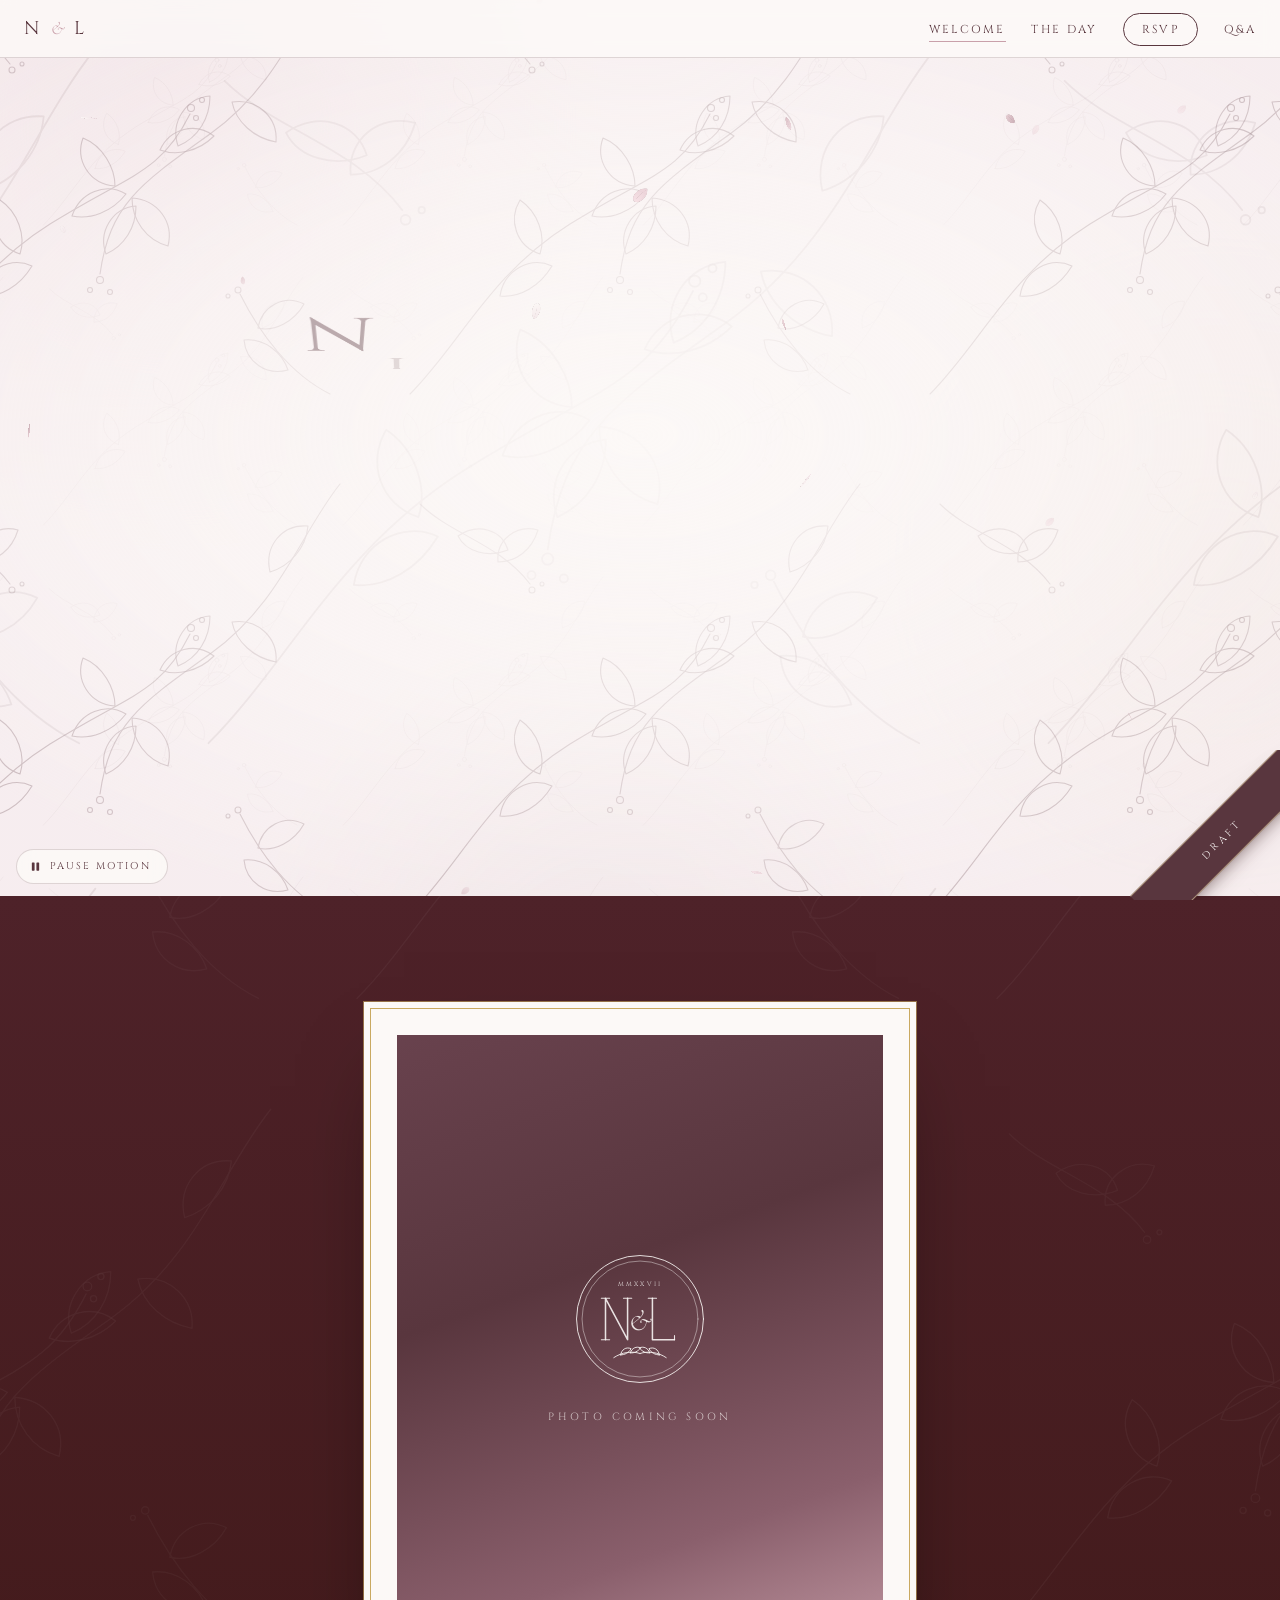
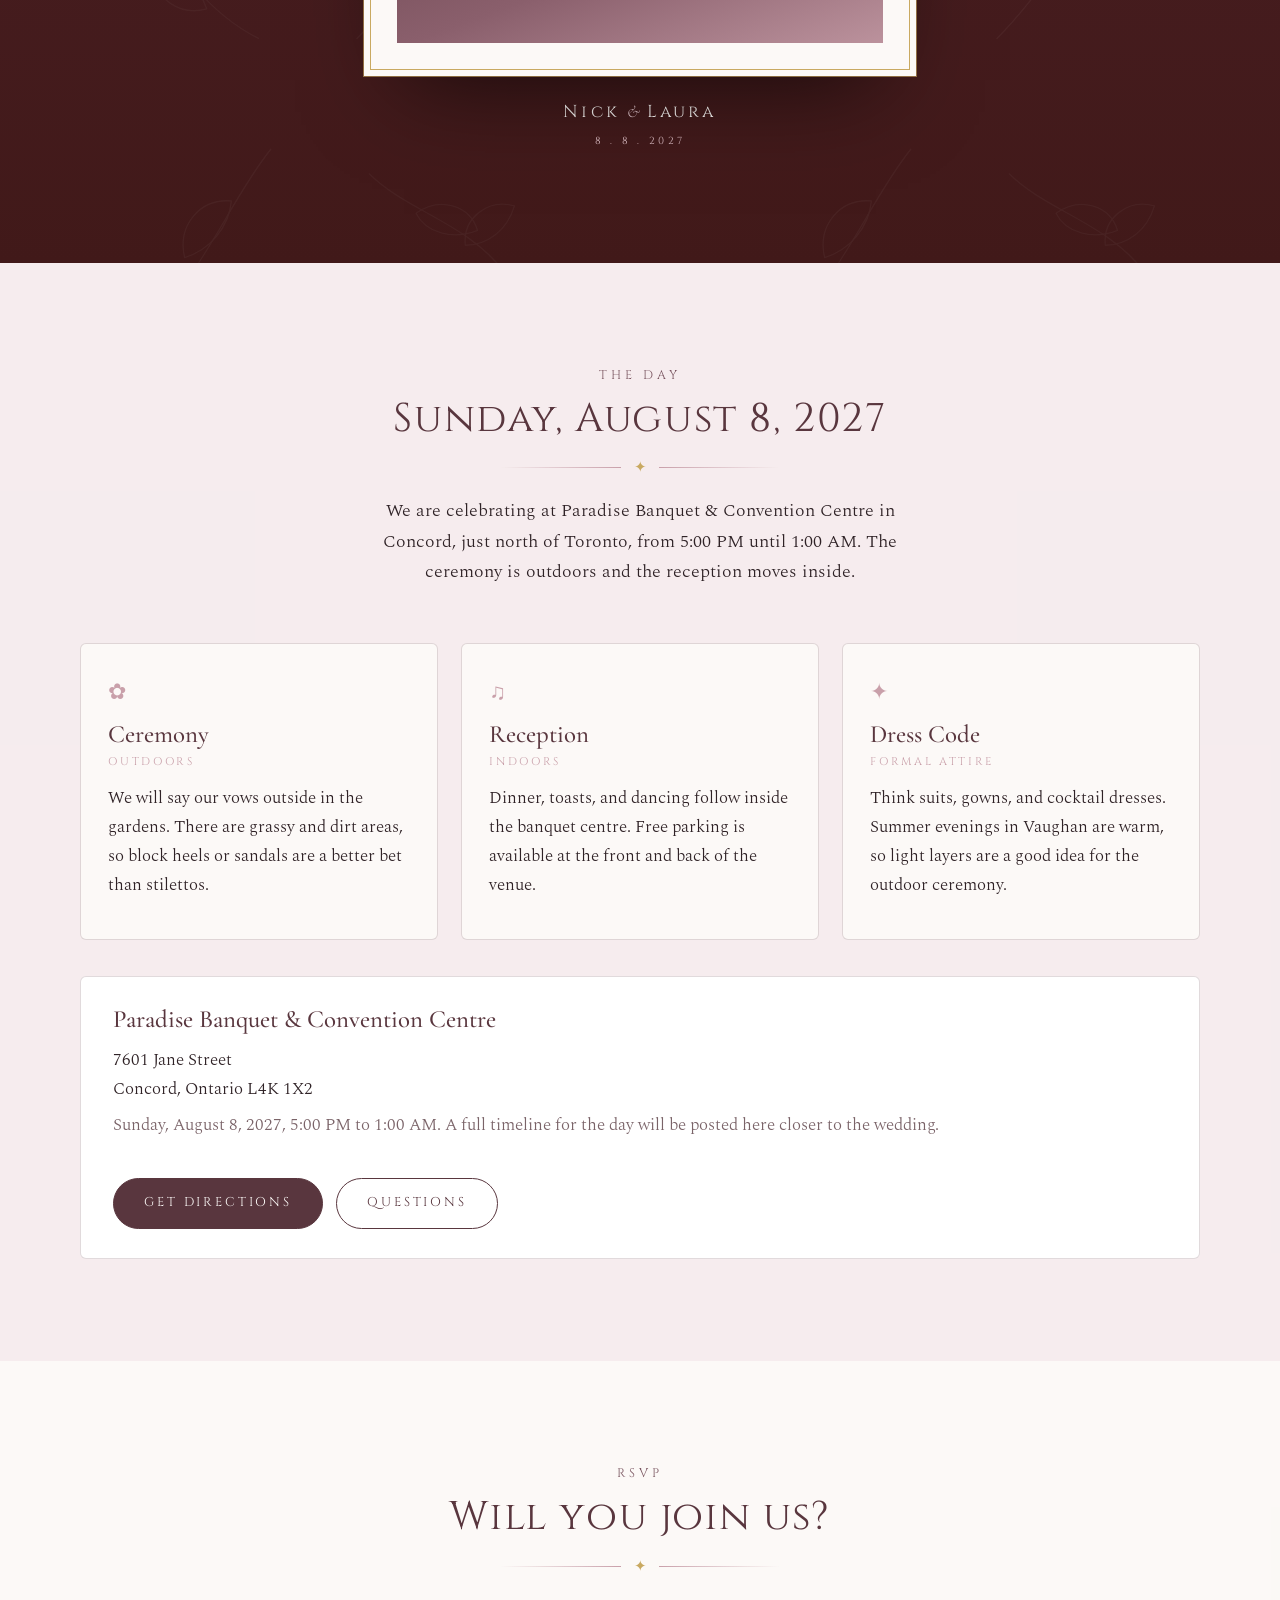
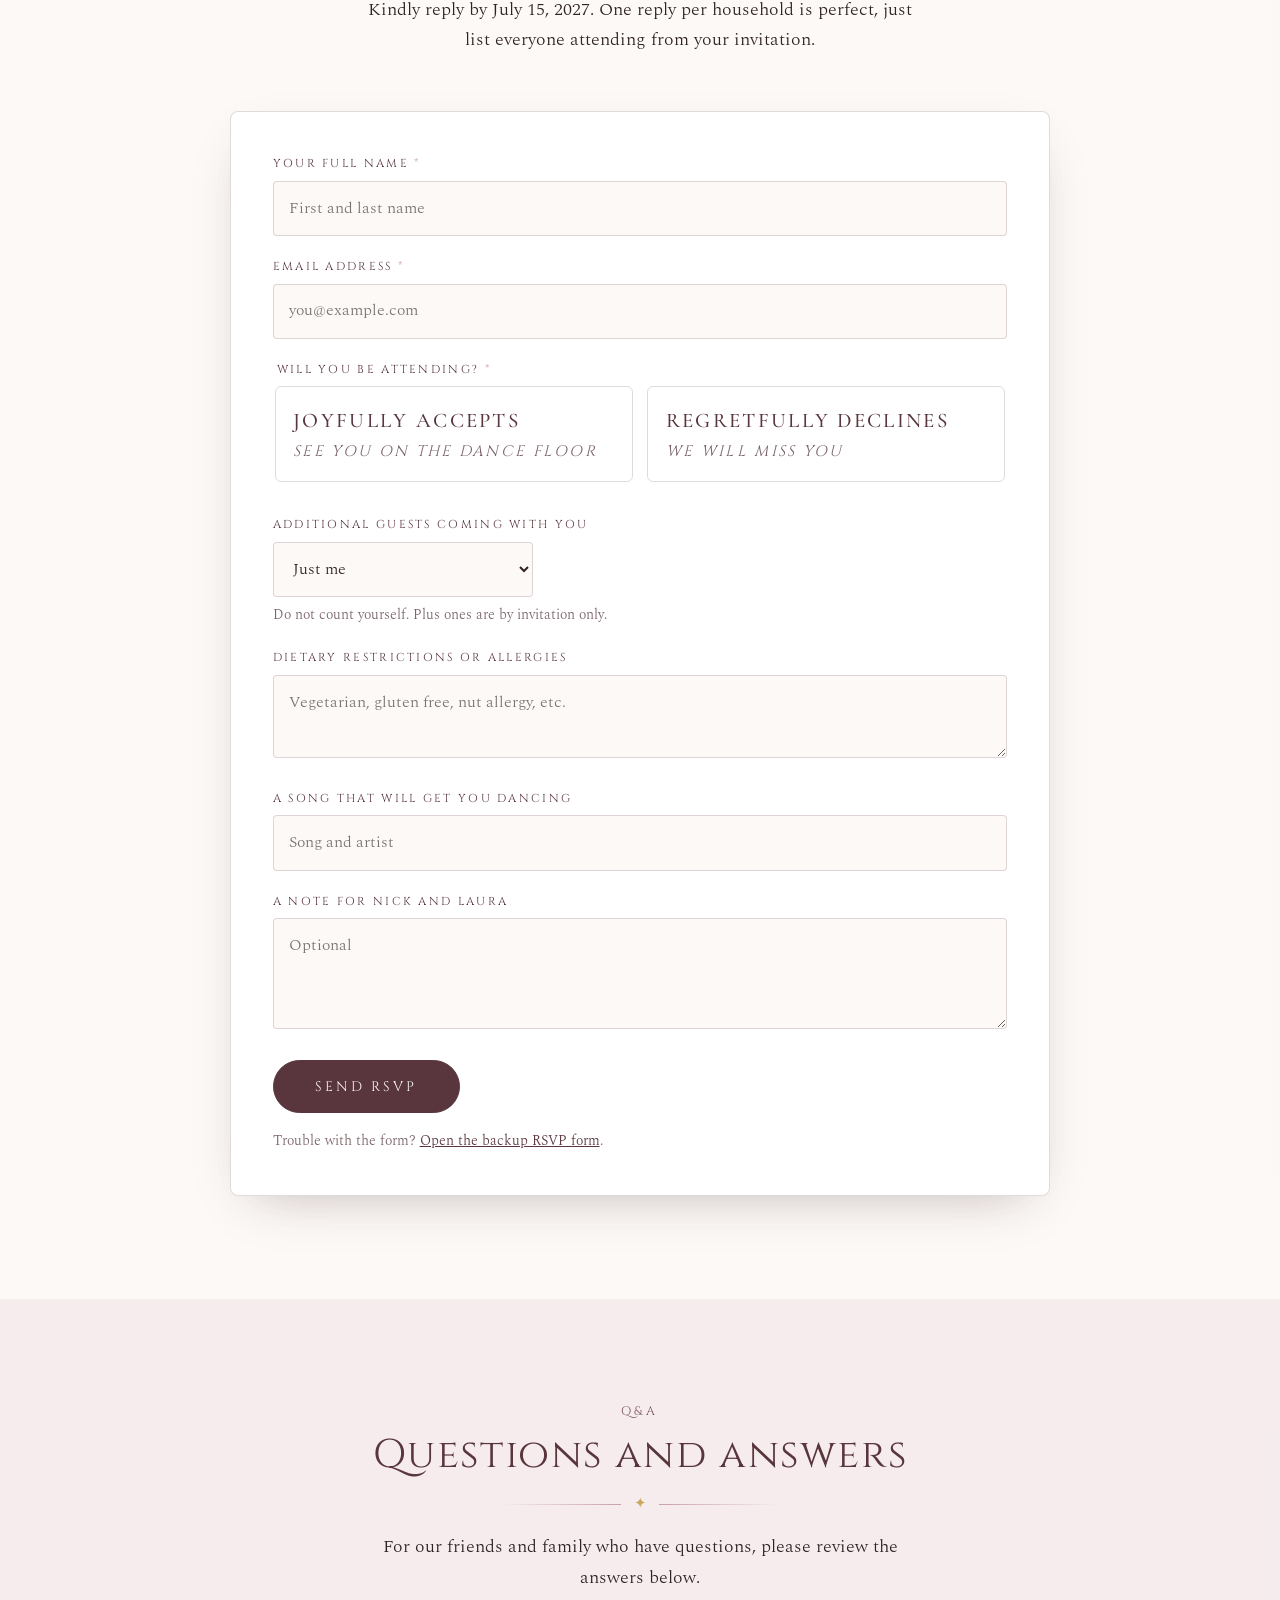
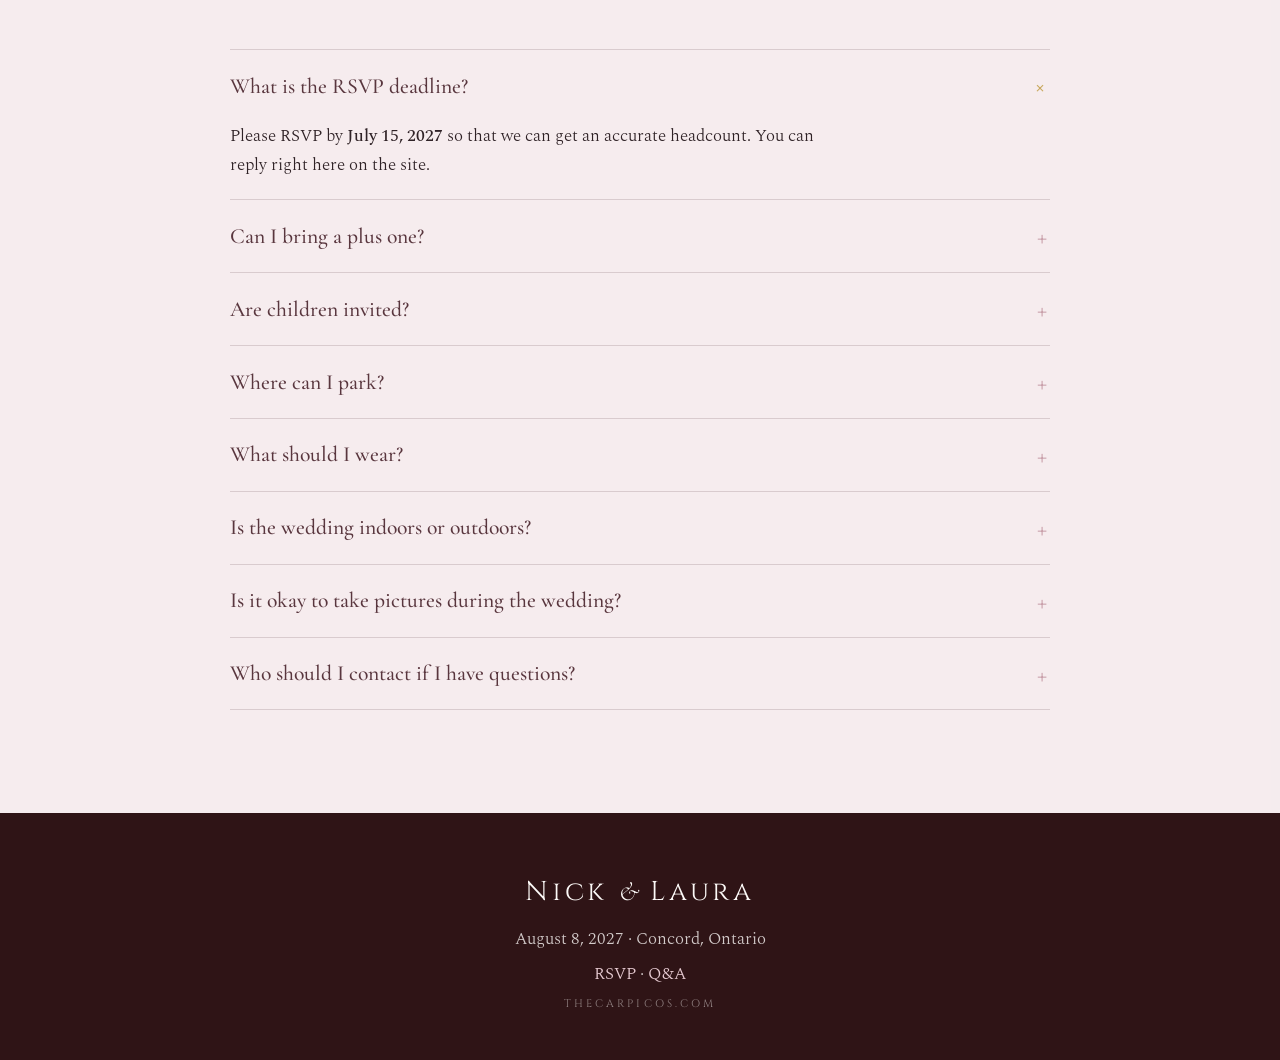
==== draft/index.html @ da5bfbbb "Add animated draft at /draft/" ====
<!doctype html>
<html lang="en">
<head>
<meta charset="utf-8">
<meta name="viewport" content="width=device-width, initial-scale=1">
<title>Nick &amp; Laura | August 8, 2027 | The Carpicos (Draft)</title>
<meta name="description" content="Nick and Laura are getting married on Sunday, August 8, 2027 at Paradise Banquet &amp; Convention Centre in Concord, Ontario. Find the details, Q&amp;A, and RSVP.">
<meta name="robots" content="noindex, nofollow">
<link rel="canonical" href="https://thecarpicos.com/">
<link rel="icon" href="favicon.svg" type="image/svg+xml">
<meta property="og:type" content="website">
<meta property="og:title" content="Nick &amp; Laura | August 8, 2027">
<meta property="og:description" content="We're getting married! Details, Q&amp;A, and RSVP for our wedding in Concord, Ontario.">
<meta property="og:url" content="https://thecarpicos.com/">
<meta property="og:image" content="https://thecarpicos.com/og.jpg">
<meta name="twitter:card" content="summary_large_image">
<meta name="theme-color" content="#59363E">
<link rel="preconnect" href="https://fonts.googleapis.com">
<link rel="preconnect" href="https://fonts.gstatic.com" crossorigin>
<link rel="preconnect" href="https://cdnjs.cloudflare.com" crossorigin>
<link href="https://fonts.googleapis.com/css2?family=Cinzel:wght@400;500;600&family=Cormorant+Garamond:ital,wght@0,400;0,500;0,600;1,400;1,500&family=Spectral:ital,wght@0,300;0,400;0,500;1,300;1,400&display=swap" rel="stylesheet">
<link rel="stylesheet" href="styles.css">
<script type="application/ld+json">
{"@context":"https://schema.org","@type":"Event","name":"Nick & Laura's Wedding","startDate":"2027-08-08T17:00:00-04:00","eventStatus":"https://schema.org/EventScheduled","eventAttendanceMode":"https://schema.org/OfflineEventAttendanceMode","location":{"@type":"Place","name":"Paradise Banquet & Convention Centre","address":{"@type":"PostalAddress","streetAddress":"7601 Jane Street","addressLocality":"Concord","addressRegion":"ON","postalCode":"L4K 1X2","addressCountry":"CA"}},"url":"https://thecarpicos.com/"}
</script>
</head>
<body>

<!-- Page-load curtain: plum front panel with a line-drawn monogram, rose back panel. Skippable by click or key. -->
<div class="curtain" id="curtain" aria-hidden="true">
  <div class="curtain__panel curtain__panel--back"></div>
  <div class="curtain__panel curtain__panel--front">
    <svg class="mono curtain__mono" viewBox="0 0 200 200" fill="none" stroke="currentColor" stroke-width="1.4" stroke-linecap="round" stroke-linejoin="round" focusable="false">
      <circle class="mono__ring" cx="100" cy="100" r="92" pathLength="1"/>
      <circle class="mono__ring mono__ring--in" cx="100" cy="100" r="84" stroke-width=".7" pathLength="1"/>
      <path class="mono__letter" d="M50 130 V70 L82 130 V70" stroke-width="2.2" pathLength="1"/>
      <path class="mono__letter" d="M118 70 V130 H150" stroke-width="2.2" pathLength="1"/>
      <path class="mono__serif" d="M44 70 H56 M76 70 H88 M44 130 H56 M112 70 H124 M150 124 V130" stroke-width="1.6" pathLength="1"/>
      <path class="mono__leaf" d="M62 156 C 74 148, 88 146, 100 150" pathLength="1"/>
      <path class="mono__leaf" d="M138 156 C 126 148, 112 146, 100 150" pathLength="1"/>
      <path class="mono__leaf" d="M72 152 c 1 -8 8 -12 15 -9 c -3 6 -9 9 -15 9 z" pathLength="1"/>
      <path class="mono__leaf" d="M86 149 c 2 -7 9 -10 15 -7 c -4 5 -10 8 -15 7 z" pathLength="1"/>
      <path class="mono__leaf" d="M128 152 c -1 -8 -8 -12 -15 -9 c 3 6 9 9 15 9 z" pathLength="1"/>
      <path class="mono__leaf" d="M114 149 c -2 -7 -9 -10 -15 -7 c 4 5 10 8 15 7 z" pathLength="1"/>
      <text class="mono__amp" x="100" y="116" text-anchor="middle" fill="currentColor" stroke="none" font-family="'Cormorant Garamond', Garamond, Georgia, serif" font-style="italic" font-size="44">&amp;</text>
      <text class="mono__year" x="100" y="52" text-anchor="middle" fill="currentColor" stroke="none" font-family="Cinzel, Georgia, serif" font-size="9" letter-spacing="3">MMXXVII</text>
    </svg>
    <p class="curtain__skip">Tap to enter</p>
  </div>
</div>

<!-- Ambient gradient drift (behind everything) and the effects canvas (petals, sparkles, hearts; above content, below nav) -->
<div class="ambient" aria-hidden="true"><i></i><i></i><i></i></div>
<canvas class="fx" id="fx" aria-hidden="true"></canvas>
<div class="ribbon" aria-hidden="true"><span class="ribbon__band"><i class="shimmer shimmer--light">Draft</i></span></div>

<a class="skip" href="#day">Skip to content</a>

<nav class="nav" id="nav" aria-label="Site">
  <a class="nav__brand" href="#welcome" aria-label="Nick and Laura, back to top">N <span>&amp;</span> L</a>
  <button class="nav__toggle" id="navToggle" aria-expanded="false" aria-controls="navLinks" aria-label="Open menu">
    <span></span><span></span><span></span>
  </button>
  <ul class="nav__links" id="navLinks">
    <li><a href="#welcome">Welcome</a></li>
    <li><a href="#day">The Day</a></li>
    <li><a class="nav__cta" href="#rsvp">RSVP</a></li>
    <li><a href="#faq">Q&amp;A</a></li>
  </ul>
</nav>

<header class="hero" id="welcome">
  <div class="hero__toile hero__toile--a" aria-hidden="true"></div>
  <div class="hero__toile hero__toile--b" aria-hidden="true"></div>
  <div class="hero__toile hero__toile--c" aria-hidden="true"></div>
  <div class="hero__inner" id="heroInner">
    <p class="eyebrow" data-hero>Together with their families</p>
    <h1 class="hero__names" id="heroNames"><span class="word">Nick</span> <span class="amp">&amp;</span> <span class="word">Laura</span></h1>
    <p class="hero__sub" data-hero>are getting married</p>
    <div class="hero__rule" aria-hidden="true" data-hero><span></span><i class="shimmer">8 . 8 . 2027</i><span></span></div>
    <p class="hero__date" data-hero>Sunday, August 8, 2027</p>
    <p class="hero__venue" data-hero>Paradise Banquet &amp; Convention Centre <br class="br-sm">Concord, Ontario</p>
    <div class="countdown" id="countdown">
      <div class="cd-unit"><b class="flip" data-cd="days">000</b><span>days</span></div>
      <div class="cd-unit"><b class="flip" data-cd="hours">00</b><span>hours</span></div>
      <div class="cd-unit"><b class="flip" data-cd="minutes">00</b><span>minutes</span></div>
      <div class="cd-unit"><b class="flip" data-cd="seconds">00</b><span>seconds</span></div>
    </div>
    <div class="hero__actions" data-hero>
      <a class="btn btn--primary" href="#rsvp">RSVP</a>
      <a class="btn btn--ghost" href="#day">The Day</a>
    </div>
  </div>
  <a class="hero__scroll" href="#day" aria-label="Scroll to the details"><span></span></a>
</header>

<!-- Framed photo band. couple.jpg is supplied later; the placeholder shows until it exists. -->
<section class="photo-band" id="photo" aria-labelledby="photoCap">
  <div class="photo-band__toile" aria-hidden="true"></div>
  <div class="container photo-band__inner">
    <figure class="frame" id="frame">
      <div class="frame__tilt" id="frameTilt">
        <div class="frame__mat">
          <div class="frame__inner">
            <div class="frame__placeholder" aria-hidden="true">
              <svg class="mono mono--sm" viewBox="0 0 200 200" fill="none" stroke="currentColor" stroke-width="1.4" stroke-linecap="round" stroke-linejoin="round" focusable="false">
                <circle class="mono__ring" cx="100" cy="100" r="92" pathLength="1"/>
                <circle class="mono__ring mono__ring--in" cx="100" cy="100" r="84" stroke-width=".7" pathLength="1"/>
                <path class="mono__letter" d="M50 130 V70 L82 130 V70" stroke-width="2.2" pathLength="1"/>
                <path class="mono__letter" d="M118 70 V130 H150" stroke-width="2.2" pathLength="1"/>
                <path class="mono__serif" d="M44 70 H56 M76 70 H88 M44 130 H56 M112 70 H124 M150 124 V130" stroke-width="1.6" pathLength="1"/>
                <path class="mono__leaf" d="M62 156 C 74 148, 88 146, 100 150" pathLength="1"/>
                <path class="mono__leaf" d="M138 156 C 126 148, 112 146, 100 150" pathLength="1"/>
                <path class="mono__leaf" d="M72 152 c 1 -8 8 -12 15 -9 c -3 6 -9 9 -15 9 z" pathLength="1"/>
                <path class="mono__leaf" d="M86 149 c 2 -7 9 -10 15 -7 c -4 5 -10 8 -15 7 z" pathLength="1"/>
                <path class="mono__leaf" d="M128 152 c -1 -8 -8 -12 -15 -9 c 3 6 9 9 15 9 z" pathLength="1"/>
                <path class="mono__leaf" d="M114 149 c -2 -7 -9 -10 -15 -7 c 4 5 10 8 15 7 z" pathLength="1"/>
                <text class="mono__amp" x="100" y="116" text-anchor="middle" fill="currentColor" stroke="none" font-family="'Cormorant Garamond', Garamond, Georgia, serif" font-style="italic" font-size="44">&amp;</text>
                <text class="mono__year" x="100" y="52" text-anchor="middle" fill="currentColor" stroke="none" font-family="Cinzel, Georgia, serif" font-size="9" letter-spacing="3">MMXXVII</text>
              </svg>
              <span class="frame__soon">Photo coming soon</span>
            </div>
            <img class="frame__img" id="coupleImg" src="couple.jpg" alt="Nick and Laura" decoding="async" onload="this.closest('.frame').classList.add('is-loaded')" onerror="this.closest('.frame').classList.add('is-missing')">
          </div>
          <div class="frame__glare" aria-hidden="true"></div>
        </div>
      </div>
      <figcaption id="photoCap">Nick <span class="amp">&amp;</span> Laura <i>8 . 8 . 2027</i></figcaption>
    </figure>
  </div>
</section>

<main>

<section class="section section--blush" id="day">
  <div class="container">
    <div class="section__head" data-reveal data-reveal-group>
      <p class="eyebrow">The Day</p>
      <h2>Sunday, August 8, 2027</h2>
      <div class="ornament" aria-hidden="true"><span></span><i>&#10022;</i><span></span></div>
      <p class="lead">We are celebrating at Paradise Banquet &amp; Convention Centre in Concord, just north of Toronto, from 5:00 PM until 1:00 AM. The ceremony is outdoors and the reception moves inside.</p>
    </div>
    <div class="cards cards--3" data-reveal data-reveal-group>
      <article class="card">
        <div class="card__icon" aria-hidden="true">&#10047;</div>
        <h3>Ceremony</h3>
        <p class="card__meta">Outdoors</p>
        <p>We will say our vows outside in the gardens. There are grassy and dirt areas, so block heels or sandals are a better bet than stilettos.</p>
      </article>
      <article class="card">
        <div class="card__icon" aria-hidden="true">&#9835;</div>
        <h3>Reception</h3>
        <p class="card__meta">Indoors</p>
        <p>Dinner, toasts, and dancing follow inside the banquet centre. Free parking is available at the front and back of the venue.</p>
      </article>
      <article class="card">
        <div class="card__icon" aria-hidden="true">&#10022;</div>
        <h3>Dress Code</h3>
        <p class="card__meta">Formal attire</p>
        <p>Think suits, gowns, and cocktail dresses. Summer evenings in Vaughan are warm, so light layers are a good idea for the outdoor ceremony.</p>
      </article>
    </div>
    <div class="venue" data-reveal>
      <div class="venue__text">
        <h3>Paradise Banquet &amp; Convention Centre</h3>
        <p>7601 Jane Street<br>Concord, Ontario L4K 1X2</p>
        <p class="muted">Sunday, August 8, 2027, 5:00 PM to 1:00 AM. A full timeline for the day will be posted here closer to the wedding.</p>
      </div>
      <div class="venue__actions">
        <a class="btn btn--primary" href="https://www.google.com/maps/search/?api=1&amp;query=Paradise+Banquet+%26+Convention+Centre%2C+7601+Jane+St%2C+Concord%2C+ON" target="_blank" rel="noopener">Get directions</a>
        <a class="btn btn--ghost" href="#faq">Questions</a>
      </div>
    </div>
  </div>
</section>

<section class="section section--ivory" id="rsvp">
  <div class="container container--narrow">
    <div class="section__head center" data-reveal data-reveal-group>
      <p class="eyebrow">RSVP</p>
      <h2>Will you join us?</h2>
      <div class="ornament" aria-hidden="true"><span></span><i>&#10022;</i><span></span></div>
      <p class="lead">Kindly reply by July 15, 2027. One reply per household is perfect, just list everyone attending from your invitation.</p>
    </div>

    <form class="rsvp" id="rsvpForm" novalidate data-reveal data-reveal-group>
      <div class="field">
        <label for="name">Your full name <span class="req">*</span></label>
        <input id="name" name="name" type="text" autocomplete="name" required maxlength="120" placeholder="First and last name">
        <small class="err" data-err="name"></small>
      </div>
      <div class="field">
        <label for="email">Email address <span class="req">*</span></label>
        <input id="email" name="email" type="email" autocomplete="email" required maxlength="160" placeholder="you@example.com">
        <small class="err" data-err="email"></small>
      </div>

      <fieldset class="field field--choice">
        <legend>Will you be attending? <span class="req">*</span></legend>
        <div class="choices">
          <label class="choice"><input type="radio" name="attending" value="yes"><span><b>Joyfully accepts</b><em>See you on the dance floor</em></span></label>
          <label class="choice"><input type="radio" name="attending" value="no"><span><b>Regretfully declines</b><em>We will miss you</em></span></label>
        </div>
        <small class="err" data-err="attending"></small>
      </fieldset>

      <div class="attending-only" id="attendingOnly">
        <div class="field field--narrow">
          <label for="extra">Additional guests coming with you</label>
          <select id="extra" name="extra">
            <option value="0">Just me</option>
            <option value="1">1 guest</option>
            <option value="2">2 guests</option>
            <option value="3">3 guests</option>
            <option value="4">4 guests</option>
          </select>
          <small class="hint">Do not count yourself. Plus ones are by invitation only.</small>
        </div>
        <div class="guest-names" id="guestNames" hidden></div>
        <div class="field">
          <label for="dietary">Dietary restrictions or allergies</label>
          <textarea id="dietary" name="dietary" rows="2" maxlength="600" placeholder="Vegetarian, gluten free, nut allergy, etc."></textarea>
        </div>
        <div class="field">
          <label for="song">A song that will get you dancing</label>
          <input id="song" name="song" type="text" maxlength="200" placeholder="Song and artist">
        </div>
      </div>

      <div class="field">
        <label for="message">A note for Nick and Laura</label>
        <textarea id="message" name="message" rows="3" maxlength="1200" placeholder="Optional"></textarea>
      </div>

      <div class="hp" aria-hidden="true">
        <label for="website">Website</label>
        <input id="website" name="website" type="text" tabindex="-1" autocomplete="off">
      </div>

      <div class="rsvp__actions">
        <button class="btn btn--primary btn--lg" type="submit" id="rsvpSubmit">Send RSVP</button>
        <p class="form-msg" id="formMsg" role="status"></p>
      </div>
      <p class="muted small rsvp__fallback">Trouble with the form? <a id="rsvpFallback" href="#rsvp" target="_blank" rel="noopener">Open the backup RSVP form</a>.</p>
    </form>

    <div class="rsvp-done" id="rsvpDone" hidden>
      <div class="rsvp-done__icon" aria-hidden="true">&#10047;</div>
      <h3 id="doneTitle">Thank you!</h3>
      <p id="doneText"></p>
      <p class="muted small">Need to change something? Just send a new reply with the same name and we will use the latest one.</p>
    </div>
  </div>
</section>

<section class="section section--blush" id="faq">
  <div class="container container--narrow">
    <div class="section__head" data-reveal data-reveal-group>
      <p class="eyebrow">Q&amp;A</p>
      <h2>Questions and answers</h2>
      <div class="ornament" aria-hidden="true"><span></span><i>&#10022;</i><span></span></div>
      <p class="lead">For our friends and family who have questions, please review the answers below.</p>
    </div>
    <div class="faq" data-reveal data-reveal-group>
      <details open>
        <summary>What is the RSVP deadline?</summary>
        <p>Please RSVP by <strong>July 15, 2027</strong> so that we can get an accurate headcount. You can reply right here on the site.</p>
      </details>
      <details>
        <summary>Can I bring a plus one?</summary>
        <p>Plus ones are by invitation only. If your invitation includes a guest, there will be room to add their name when you RSVP.</p>
      </details>
      <details>
        <summary>Are children invited?</summary>
        <p>While we love your little ones, we have decided to keep our wedding a primarily adults only event.</p>
      </details>
      <details>
        <summary>Where can I park?</summary>
        <p>There is plenty of free parking at the front and back of the venue.</p>
      </details>
      <details>
        <summary>What should I wear?</summary>
        <p>The dress code is formal attire.</p>
      </details>
      <details>
        <summary>Is the wedding indoors or outdoors?</summary>
        <p>The ceremony will be outdoors, and the reception will be indoors. There are plenty of grassy and dirt areas during the ceremony, so opt for block heels or sandals instead of stilettos.</p>
      </details>
      <details>
        <summary>Is it okay to take pictures during the wedding?</summary>
        <p>Yes! Feel free to snap away with your phones and cameras, but remember there will be a photographer on site.</p>
      </details>
      <details>
        <summary>Who should I contact if I have questions?</summary>
        <p>Call or text us at <a href="tel:+14168269078">416-826-9078</a>, or send us a note in the message box when you RSVP and we will get back to you.</p>
      </details>
    </div>
  </div>
</section>

</main>

<footer class="footer" data-reveal data-reveal-group>
  <div class="footer__names shimmer shimmer--light">Nick <span>&amp;</span> Laura</div>
  <p>August 8, 2027 &middot; Concord, Ontario</p>
  <p class="footer__links"><a href="#rsvp">RSVP</a> &middot; <a href="#faq">Q&amp;A</a></p>
  <p class="footer__small">thecarpicos.com</p>
</footer>

<button class="motion-toggle" id="motionToggle" type="button" aria-pressed="false">
  <svg class="ico-pause" viewBox="0 0 12 12" aria-hidden="true" focusable="false"><rect x="2" y="1.5" width="3" height="9" rx=".6"/><rect x="7" y="1.5" width="3" height="9" rx=".6"/></svg>
  <svg class="ico-play" viewBox="0 0 12 12" aria-hidden="true" focusable="false"><path d="M3 1.5 L10.5 6 L3 10.5 Z"/></svg>
  <span>Pause motion</span>
</button>

<!-- GSAP 3.15.0 (Standard License, free for commercial use since 3.13). If cdnjs is unreachable the page still renders fully; app.js only layers motion on when window.gsap exists. -->
<script src="https://cdnjs.cloudflare.com/ajax/libs/gsap/3.15.0/gsap.min.js" integrity="sha384-XmJ9SoHtVOHoQUcKvFAzVXwdkKo1Ie3bhmSoIAkcdsHGaIrVJIkmozyq0FJeb/Ly" crossorigin="anonymous" defer></script>
<script src="https://cdnjs.cloudflare.com/ajax/libs/gsap/3.15.0/ScrollTrigger.min.js" integrity="sha384-wl5TeDVvOWt30Pbf8aSo2ZrzsOjddu3avOBvHe+p+OhJt9gP6w9YXmDkN5DK2/dF" crossorigin="anonymous" defer></script>
<script src="app.js" defer></script>
</body>
</html>
---- draft/styles.css ----
/* Nick & Laura, thecarpicos.com, animated draft (served from /draft/) */
:root {
  --plum: #59363E;
  --plum-deep: #2F1416;
  --burgundy: #411919;
  --plum-soft: #7A5560;
  --blush: #F5EBED;
  --rose: #E7CBD2;
  --rose-deep: #C9A0AA;
  --ivory: #FCF9F7;
  --ink: #2F2226;
  --muted: #7A6368;
  --gold: #C9A961;
  --gold-light: #EDDCAA;
  --gold-deep: #9E7F3A;
  --line: rgba(89, 54, 62, 0.18);
  --shadow: 0 18px 50px -24px rgba(62, 35, 41, 0.35);
  --ease-out: cubic-bezier(.22, 1, .36, 1);
  --font-display: 'Cinzel', 'Trajan Pro', Georgia, serif;
  --font-serif: 'Cormorant Garamond', Garamond, Georgia, serif;
  --font-body: 'Spectral', Georgia, 'Times New Roman', serif;
  --max: 1120px;
}
* { box-sizing: border-box; }
html { scroll-behavior: smooth; -webkit-text-size-adjust: 100%; }
html.is-curtained { overflow: hidden; }
[hidden] { display: none !important; }
body {
  margin: 0; color: var(--ink); background: var(--ivory);
  font-family: var(--font-body); font-weight: 300; font-size: 17px; line-height: 1.7;
  position: relative; overflow-x: hidden;
}
img { max-width: 100%; display: block; }
a { color: var(--plum); }
h1, h2, h3 { font-weight: 400; line-height: 1.15; margin: 0 0 .5em; color: var(--plum); }
h2 { font-family: var(--font-display); font-size: clamp(1.7rem, 3.4vw, 2.5rem); letter-spacing: .04em; }
h3 { font-family: var(--font-serif); font-size: 1.55rem; font-weight: 500; }
p { margin: 0 0 1em; }
strong { font-weight: 500; }
.muted { color: var(--muted); }
.small { font-size: .9rem; }
.center { text-align: center; }
.container { width: min(100% - 2.5rem, var(--max)); margin: 0 auto; }
.container--narrow { --max: 820px; }
.skip { position: absolute; left: -999px; top: 0; background: var(--plum); color: #fff; padding: .5rem 1rem; z-index: 100; }
.skip:focus { left: 1rem; top: 1rem; }
.eyebrow {
  font-family: var(--font-display); font-size: .78rem; letter-spacing: .32em; text-transform: uppercase;
  color: var(--plum-soft); margin-bottom: .9rem;
}
.lead { font-size: 1.12rem; max-width: 62ch; }
.section__head .lead { margin-inline: auto; }

/* Reduced motion: no curtain, no petals, no ambient drift; everything is simply visible */
@media (prefers-reduced-motion: reduce) {
  html { scroll-behavior: auto; }
  *, *::before, *::after { animation: none !important; transition: none !important; }
  .curtain, .fx, .motion-toggle { display: none !important; }
  /* Nothing moves, so release the compositor layers the animated build reserves */
  .ambient i, .curtain__panel, .hero__toile, .hero__inner, .hero__names .ch, .cd-unit, .photo-band__toile,
  .frame__tilt, .frame__placeholder, .frame__img, .frame__glare, .card { will-change: auto; }
}

/* ---------- Layers: ambient drift (back), fx canvas (front), ribbon, motion toggle ---------- */
.ambient { position: fixed; inset: 0; z-index: 0; pointer-events: none; overflow: hidden; }
.ambient i {
  position: absolute; border-radius: 50%; will-change: transform;
  background: radial-gradient(circle at center, rgba(231, 203, 210, .6) 0%, rgba(231, 203, 210, 0) 65%);
}
.ambient i:nth-child(1) { width: 72vmax; height: 72vmax; left: -22vmax; top: -26vmax; animation: drift1 38s ease-in-out infinite alternate; }
.ambient i:nth-child(2) { width: 62vmax; height: 62vmax; right: -26vmax; top: 18vh; background: radial-gradient(circle at center, rgba(201, 169, 97, .18) 0%, rgba(201, 169, 97, 0) 65%); animation: drift2 46s ease-in-out infinite alternate; }
.ambient i:nth-child(3) { width: 56vmax; height: 56vmax; left: 18vw; bottom: -32vmax; background: radial-gradient(circle at center, rgba(122, 85, 96, .16) 0%, rgba(122, 85, 96, 0) 65%); animation: drift3 52s ease-in-out infinite alternate; }
@keyframes drift1 { to { transform: translate(18vw, 12vh) scale(1.15); } }
@keyframes drift2 { to { transform: translate(-14vw, -10vh) scale(1.1); } }
@keyframes drift3 { to { transform: translate(-10vw, -16vh) scale(1.2); } }

.fx { position: fixed; inset: 0; width: 100%; height: 100%; z-index: 40; pointer-events: none; }

.ribbon { position: fixed; right: 0; bottom: 0; width: 150px; height: 150px; overflow: hidden; z-index: 60; pointer-events: none; }
.ribbon__band {
  position: absolute; bottom: 38px; right: -46px; width: 210px; transform: rotate(-45deg); text-align: center;
  background: var(--plum); padding: .5rem 0; box-shadow: 0 8px 20px -10px rgba(47, 20, 22, .7);
  border-top: 1px solid rgba(237, 220, 170, .55); border-bottom: 1px solid rgba(237, 220, 170, .55);
}
.ribbon__band i { display: inline-block; font-style: normal; font-family: var(--font-display); font-size: .62rem; letter-spacing: .36em; text-transform: uppercase; line-height: 1.2; }

.motion-toggle {
  position: fixed; left: 1rem; bottom: 1rem; z-index: 60; display: inline-flex; align-items: center; gap: .55rem;
  padding: .6rem 1rem .6rem .8rem; border-radius: 999px; border: 1px solid var(--line);
  background: rgba(252, 249, 247, .9); backdrop-filter: blur(8px); -webkit-backdrop-filter: blur(8px);
  color: var(--plum); font-family: var(--font-display); font-size: .62rem; letter-spacing: .22em; text-transform: uppercase;
  cursor: pointer; box-shadow: var(--shadow); transition: transform .2s ease, background .2s ease;
}
.motion-toggle:hover { transform: translateY(-1px); background: #fff; }
.motion-toggle:focus-visible { outline: 2px solid var(--plum); outline-offset: 2px; }
.motion-toggle svg { width: 11px; height: 11px; fill: currentColor; }
.motion-toggle .ico-play { display: none; }
.motion-toggle[aria-pressed="true"] .ico-pause { display: none; }
.motion-toggle[aria-pressed="true"] .ico-play { display: block; }
html.motion-paused .ambient i,
html.motion-paused .shimmer,
html.motion-paused .hero__scroll span { animation-play-state: paused; }
html.motion-paused .ambient i, html.motion-paused .hero__toile, html.motion-paused .photo-band__toile { will-change: auto; }

/* ---------- Page-load curtain ---------- */
.curtain { position: fixed; inset: 0; z-index: 200; cursor: pointer; animation: curtainSafety 0s 5.5s forwards; }
.curtain.is-open { pointer-events: none; }
@keyframes curtainSafety { to { visibility: hidden; } }
.curtain__panel { position: absolute; inset: 0; will-change: transform; transition: transform 1.05s cubic-bezier(.77, 0, .18, 1); }
.curtain__panel--back { background: linear-gradient(180deg, var(--rose) 0%, var(--blush) 100%); transition-delay: .14s; }
.curtain__panel--front {
  display: grid; place-items: center; color: var(--gold-light);
  background: radial-gradient(ellipse 70% 60% at 50% 42%, #6B4450 0%, var(--plum) 48%, var(--plum-deep) 100%);
}
.curtain.is-open .curtain__panel { transform: translateY(-102%); }
.curtain__mono { width: min(48vmin, 270px); height: auto; }
.curtain__skip {
  position: absolute; bottom: 2.2rem; left: 50%; transform: translateX(-50%); margin: 0;
  font-family: var(--font-display); font-size: .64rem; letter-spacing: .34em; text-transform: uppercase;
  color: rgba(252, 249, 247, .55); opacity: 0; animation: fadeIn .9s 1.3s ease forwards;
}
@keyframes fadeIn { to { opacity: 1; } }

/* Monogram line drawing (pathLength="1" on every stroke so the dash math is uniform) */
.curtain .mono__ring, .curtain .mono__letter, .curtain .mono__serif, .curtain .mono__leaf {
  stroke-dasharray: 1; stroke-dashoffset: 1; animation: draw 1.1s cubic-bezier(.65, 0, .35, 1) forwards;
}
.curtain .mono__ring { animation-duration: 1.4s; }
.curtain .mono__ring--in { animation-delay: .15s; }
.curtain .mono__letter { animation-delay: .5s; }
.curtain .mono__serif { animation-delay: 1s; animation-duration: .6s; }
.curtain .mono__leaf { animation-delay: .85s; animation-duration: .8s; }
.curtain .mono__amp, .curtain .mono__year { opacity: 0; animation: fadeUp .7s .95s ease forwards; }
.curtain.is-quick .mono * { animation-duration: .55s !important; animation-delay: .05s !important; }
.curtain.is-quick .curtain__skip { animation-delay: .3s; }
@keyframes draw { to { stroke-dashoffset: 0; } }
@keyframes fadeUp { from { opacity: 0; transform: translateY(6px); } to { opacity: 1; transform: none; } }

/* ---------- Buttons ---------- */
.btn {
  position: relative; overflow: hidden; isolation: isolate;
  display: inline-flex; align-items: center; justify-content: center; gap: .5rem;
  padding: .85rem 1.9rem; border-radius: 999px; text-decoration: none; cursor: pointer;
  font-family: var(--font-display); font-size: .8rem; letter-spacing: .22em; text-transform: uppercase;
  border: 1.5px solid var(--plum); transition: transform .2s ease, background .2s ease, color .2s ease, box-shadow .2s ease;
}
.btn:hover { transform: translateY(-1px); box-shadow: var(--shadow); }
.btn--primary { background: var(--plum); color: var(--ivory); }
.btn--primary:hover { background: var(--plum-deep); }
.btn--primary::after {
  content: ''; position: absolute; top: 0; bottom: 0; left: -40%; width: 40%; z-index: -1;
  background: linear-gradient(100deg, transparent, rgba(237, 220, 170, .32), transparent);
  transform: translateX(-100%) skewX(-16deg); transition: transform .8s var(--ease-out);
}
.btn--primary:hover::after { transform: translateX(420%) skewX(-16deg); }
.btn--ghost { background: transparent; color: var(--plum); }
.btn--ghost:hover { background: rgba(89, 54, 62, 0.06); }
.btn--lg { padding: 1.05rem 2.6rem; font-size: .86rem; }
.btn:disabled { opacity: .6; cursor: progress; transform: none; box-shadow: none; }

/* ---------- Nav ---------- */
.nav {
  position: sticky; top: 0; z-index: 50; display: flex; align-items: center; justify-content: space-between;
  padding: .8rem 1.5rem; background: rgba(252, 249, 247, 0.86); backdrop-filter: blur(10px); -webkit-backdrop-filter: blur(10px);
  border-bottom: 1px solid var(--line);
}
.nav__brand { font-family: var(--font-display); font-size: 1.15rem; letter-spacing: .2em; text-decoration: none; color: var(--plum); }
.nav__brand span { font-family: var(--font-serif); font-style: italic; letter-spacing: 0; color: var(--rose-deep); }
.nav__links { list-style: none; margin: 0; padding: 0; display: flex; gap: 1.6rem; align-items: center; }
.nav__links a {
  position: relative; font-family: var(--font-display); font-size: .72rem; letter-spacing: .2em; text-transform: uppercase; text-decoration: none;
  color: var(--plum); padding: .3rem 0;
}
.nav__links a:not(.nav__cta)::after {
  content: ''; position: absolute; left: 0; right: 0; bottom: 0; height: 1px; background: var(--rose-deep);
  transform: scaleX(0); transform-origin: right; transition: transform .35s var(--ease-out);
}
.nav__links a:not(.nav__cta):hover::after, .nav__links a.is-active:not(.nav__cta)::after { transform: scaleX(1); transform-origin: left; }
.nav__links a.nav__cta { border: 1.5px solid var(--plum); border-radius: 999px; padding: .5rem 1.1rem; transition: background .2s, color .2s; }
.nav__links a.nav__cta:hover { background: var(--plum); color: var(--ivory); }
.nav__toggle { display: none; background: none; border: 0; padding: .5rem; cursor: pointer; flex-direction: column; gap: 5px; }
.nav__toggle span { display: block; width: 24px; height: 1.5px; background: var(--plum); transition: transform .25s, opacity .25s; }
@media (max-width: 900px) {
  .nav__toggle { display: flex; }
  .nav__links {
    position: absolute; left: 0; right: 0; top: 100%; flex-direction: column; gap: 0; background: var(--ivory);
    border-bottom: 1px solid var(--line); padding: .5rem 0 1rem; display: none;
  }
  .nav__links.is-open { display: flex; }
  .nav__links li { width: 100%; text-align: center; }
  .nav__links a { display: inline-block; padding: .8rem 1rem; }
  .nav__links a.nav__cta { margin-top: .5rem; }
  .nav__toggle[aria-expanded="true"] span:nth-child(1) { transform: translateY(6.5px) rotate(45deg); }
  .nav__toggle[aria-expanded="true"] span:nth-child(2) { opacity: 0; }
  .nav__toggle[aria-expanded="true"] span:nth-child(3) { transform: translateY(-6.5px) rotate(-45deg); }
}

/* ---------- Hero with parallax toile layers ---------- */
.hero {
  position: relative; z-index: 1; min-height: calc(100svh - 62px); display: grid; place-items: center; text-align: center;
  background-color: rgba(245, 235, 237, .72);
  overflow: hidden; isolation: isolate;
}
.hero__toile {
  position: absolute; left: -6%; right: -6%; top: -16%; bottom: -16%; z-index: -2;
  background-image: url('toile.svg'); background-size: 520px 520px; background-position: center top; background-repeat: repeat;
  opacity: .55; will-change: transform;
}
.hero__toile--b { background-size: 840px 840px; background-position: 40% 60px; opacity: .22; }
.hero__toile--c { background-size: 300px 300px; background-position: 62% 30px; opacity: .13; }
.hero::before {
  content: ''; position: absolute; inset: 0; z-index: -1;
  background: radial-gradient(ellipse 70% 60% at 50% 45%, rgba(252, 249, 247, 0.92), rgba(252, 249, 247, 0.55) 55%, rgba(245, 235, 237, 0.15) 100%);
}
.hero__inner { padding: 5rem 1.5rem 6rem; max-width: 900px; will-change: transform; }
.hero__names {
  font-family: var(--font-display); font-weight: 400; font-size: clamp(2.6rem, 8vw, 5.4rem); letter-spacing: .08em;
  margin: .4rem 0 .2rem; color: var(--plum);
}
.hero__names .word { display: inline-block; white-space: nowrap; }
.hero__names .ch { display: inline-block; will-change: transform, opacity; }
.hero__names .amp { display: inline-block; font-family: var(--font-serif); font-style: italic; font-weight: 400; letter-spacing: 0; font-size: .85em; color: var(--rose-deep); margin: 0 .05em; }
.hero__sub { font-family: var(--font-serif); font-style: italic; font-size: clamp(1.3rem, 3vw, 1.9rem); color: var(--plum-soft); margin: 0 0 1.4rem; }
.hero__rule { display: flex; align-items: center; justify-content: center; gap: .9rem; margin: 0 auto 1.4rem; width: min(360px, 70%); color: var(--rose-deep); }
.hero__rule span { flex: 1; height: 1px; background: var(--rose-deep); }
.hero__rule span:first-child { transform-origin: right center; }
.hero__rule span:last-child { transform-origin: left center; }
.hero__rule i { font-style: normal; font-family: var(--font-display); font-size: .78rem; letter-spacing: .22em; color: var(--plum-soft); white-space: nowrap; }
.hero__date { font-family: var(--font-display); font-size: clamp(1.05rem, 2.4vw, 1.4rem); letter-spacing: .18em; text-transform: uppercase; margin: 0 0 .5rem; color: var(--plum); }
.hero__venue { font-family: var(--font-serif); font-size: clamp(1.1rem, 2.2vw, 1.35rem); color: var(--plum-soft); margin: 0 0 2rem; }
.br-sm { display: none; }
@media (max-width: 600px) { .br-sm { display: inline; } }
.hero__actions { display: flex; gap: .9rem; justify-content: center; flex-wrap: wrap; }
.hero__scroll { position: absolute; bottom: 1.6rem; left: 50%; transform: translateX(-50%); width: 26px; height: 42px; border: 1.5px solid var(--rose-deep); border-radius: 14px; }
.hero__scroll span { position: absolute; left: 50%; top: 8px; width: 3px; height: 8px; margin-left: -1.5px; border-radius: 2px; background: var(--rose-deep); animation: drop 1.8s ease-in-out infinite; }
@keyframes drop { 0% { transform: translateY(0); opacity: 1; } 70% { transform: translateY(14px); opacity: 0; } 100% { opacity: 0; } }

/* ---------- Flip countdown ---------- */
.countdown { display: flex; justify-content: center; gap: clamp(.6rem, 2.6vw, 1.8rem); margin: 0 0 2.4rem; }
.cd-unit { display: flex; flex-direction: column; align-items: center; will-change: transform, opacity; }
.cd-unit > span { font-family: var(--font-display); font-size: .62rem; letter-spacing: .28em; text-transform: uppercase; color: var(--plum-soft); margin-top: .65rem; }
.flip {
  --h: clamp(54px, 9vw, 78px);
  position: relative; display: block; height: var(--h); min-width: calc(var(--h) * 1.1); padding: 0 .35em;
  perspective: 520px; font-family: var(--font-display); font-weight: 400; font-size: calc(var(--h) * .5);
  color: var(--plum); line-height: var(--h); text-align: center; border-radius: 6px;
  box-shadow: 0 16px 34px -20px rgba(62, 35, 41, .5);
}
.flip[data-cd="days"] { min-width: calc(var(--h) * 1.5); }
.flip > span {
  position: absolute; left: 0; right: 0; height: 50%; overflow: hidden; background: #fff; border: 1px solid var(--line);
  backface-visibility: hidden; -webkit-backface-visibility: hidden;
}
.flip__top, .flip__flap--top { top: 0; border-radius: 6px 6px 0 0; border-bottom: 0 !important; }
.flip__bottom, .flip__flap--bottom { bottom: 0; border-radius: 0 0 6px 6px; border-top: 0 !important; background: var(--ivory) !important; }
.flip > span > span { position: absolute; left: 0; right: 0; height: var(--h); line-height: var(--h); }
.flip__top > span, .flip__flap--top > span { top: 0; }
.flip__bottom > span, .flip__flap--bottom > span { bottom: 0; }
.flip__flap--top { transform-origin: 50% 100%; z-index: 2; }
.flip__flap--bottom { transform-origin: 50% 0; transform: rotateX(90deg); z-index: 2; }
.flip::after { content: ''; position: absolute; left: 0; right: 0; top: 50%; height: 1px; background: rgba(89, 54, 62, .16); z-index: 3; }
.flip.is-flipping .flip__flap--top { animation: flipTop .34s ease-in forwards; }
.flip.is-flipping .flip__flap--bottom { animation: flipBottom .34s .34s ease-out forwards; }
@keyframes flipTop { to { transform: rotateX(-90deg); } }
@keyframes flipBottom { from { transform: rotateX(90deg); } to { transform: rotateX(0deg); } }
.countdown.is-past { font-family: var(--font-serif); font-style: italic; font-size: 1.4rem; color: var(--plum); }

/* ---------- Photo band with framed, tilting, parallax photo ---------- */
.photo-band {
  position: relative; z-index: 1; padding: clamp(4rem, 9vw, 7rem) 0;
  background: linear-gradient(180deg, #4E2229 0%, var(--burgundy) 100%); color: rgba(252, 249, 247, .9);
  overflow: hidden; isolation: isolate;
}
.photo-band__toile {
  position: absolute; left: 0; right: 0; top: -14%; bottom: -14%; z-index: -1;
  background-image: url('toile-light.svg'); background-size: 640px 640px; background-position: center; background-repeat: repeat;
  opacity: .08; will-change: transform;
}
.photo-band__inner { display: grid; place-items: center; }
.frame { margin: 0; width: min(100%, 540px); perspective: 1200px; }
.frame__tilt { transform-style: preserve-3d; will-change: transform; }
html.no-gsap .frame__tilt { transition: transform .6s var(--ease-out); }
.frame__mat {
  position: relative; background: var(--ivory); padding: clamp(14px, 3vw, 26px);
  border: 1px solid var(--gold);
  box-shadow: 0 0 0 6px var(--ivory), 0 0 0 7px rgba(201, 169, 97, .6), 0 44px 90px -34px rgba(0, 0, 0, .65);
}
.frame__inner { position: relative; overflow: hidden; aspect-ratio: 4 / 5; background: var(--plum); }
.frame__placeholder {
  position: absolute; left: 0; right: 0; top: -8%; height: 116%;
  display: grid; place-content: center; justify-items: center; gap: 1.3rem;
  background: linear-gradient(160deg, #6B4450 0%, var(--plum) 40%, #8A5F6C 75%, var(--rose-deep) 100%);
  color: rgba(252, 249, 247, .88); will-change: transform;
}
.frame__placeholder .mono { width: min(46%, 190px); height: auto; }
.frame__soon { font-family: var(--font-display); font-size: .66rem; letter-spacing: .32em; text-transform: uppercase; color: rgba(252, 249, 247, .7); }
.frame__img {
  position: absolute; left: 0; top: -8%; width: 100%; height: 116%; object-fit: cover;
  opacity: 0; transition: opacity .9s ease; will-change: transform;
}
.frame.is-loaded .frame__img { opacity: 1; }
.frame.is-missing .frame__img { display: none; }
.frame__glare {
  position: absolute; inset: 0; pointer-events: none; opacity: 0; transition: opacity .4s ease;
  background: radial-gradient(circle at 50% 50%, rgba(255, 255, 255, .34), rgba(255, 255, 255, 0) 42%);
  mix-blend-mode: soft-light; will-change: transform, opacity;
}
.frame:hover .frame__glare { opacity: 1; }
.frame figcaption { text-align: center; margin-top: 1.7rem; font-family: var(--font-display); font-size: 1.08rem; letter-spacing: .18em; color: var(--ivory); }
.frame figcaption .amp { font-family: var(--font-serif); font-style: italic; letter-spacing: 0; color: var(--rose); }
.frame figcaption i { display: block; font-style: normal; font-size: .64rem; letter-spacing: .32em; text-transform: uppercase; color: var(--rose); margin-top: .45rem; opacity: .9; }

/* ---------- Sections ---------- */
main, .footer { position: relative; z-index: 1; }
.section { padding: clamp(4rem, 8vw, 6.5rem) 0; }
.section--ivory { background: rgba(252, 249, 247, .82); }
.section--blush { background: rgba(245, 235, 237, .86); }
.section__head { text-align: center; max-width: 760px; margin: 0 auto clamp(2rem, 5vw, 3.5rem); }
.section__head .eyebrow { margin-bottom: .6rem; }
.ornament { display: flex; align-items: center; justify-content: center; gap: .8rem; margin: -.1rem auto 1.3rem; width: min(280px, 60%); color: var(--gold); }
.ornament span { flex: 1; height: 1px; background: linear-gradient(90deg, transparent, var(--rose-deep)); transform-origin: right center; }
.ornament span:last-child { background: linear-gradient(90deg, var(--rose-deep), transparent); transform-origin: left center; }
.ornament i { font-style: normal; font-size: .95rem; line-height: 1; display: inline-block; }

/* ---------- Cards ---------- */
.cards { display: grid; gap: 1.4rem; }
.cards--3 { grid-template-columns: repeat(3, minmax(0, 1fr)); }
@media (max-width: 860px) { .cards--3 { grid-template-columns: 1fr; } }
.card {
  position: relative; overflow: hidden; background: var(--ivory); border: 1px solid var(--line); border-radius: 6px; padding: 1.8rem 1.7rem 1.4rem;
  transition: transform .4s var(--ease-out), box-shadow .4s ease; will-change: transform;
}
.card::before {
  content: ''; position: absolute; left: 0; right: 0; top: 0; height: 2px;
  background: linear-gradient(90deg, transparent, var(--gold), transparent);
  transform: scaleX(0); transition: transform .6s var(--ease-out);
}
.card:hover { transform: translateY(-6px); box-shadow: var(--shadow); }
.card:hover::before { transform: scaleX(1); }
.card h3 { margin-bottom: .2rem; }
.card__meta { font-family: var(--font-display); font-size: .7rem; letter-spacing: .24em; text-transform: uppercase; color: var(--rose-deep); margin-bottom: .8rem; }
.card__icon { font-size: 1.4rem; color: var(--rose-deep); margin-bottom: .6rem; transition: transform .5s var(--ease-out); }
.card:hover .card__icon { transform: rotate(12deg) scale(1.15); }

/* ---------- Venue ---------- */
.venue { margin-top: 2.2rem; display: flex; justify-content: space-between; align-items: center; gap: 2rem; flex-wrap: wrap; background: #fff; border: 1px solid var(--line); border-radius: 6px; padding: 1.8rem 2rem; }
.venue__text p { margin-bottom: .4rem; }
.venue__actions { display: flex; gap: .8rem; flex-wrap: wrap; }

/* ---------- FAQ ---------- */
.faq details { border-bottom: 1px solid var(--line); }
.faq details:first-child { border-top: 1px solid var(--line); }
.faq summary { cursor: pointer; list-style: none; padding: 1.1rem 2.4rem 1.1rem 0; position: relative; font-family: var(--font-serif); font-size: 1.35rem; font-weight: 500; color: var(--plum); transition: color .2s; }
.faq summary:hover { color: var(--plum-deep); }
.faq summary::-webkit-details-marker { display: none; }
.faq summary::after { content: '+'; position: absolute; right: .2rem; top: 50%; transform: translateY(-50%); font-family: var(--font-serif); font-size: 1.6rem; color: var(--rose-deep); transition: transform .35s var(--ease-out), color .2s; }
.faq details[open] summary::after { transform: translateY(-50%) rotate(45deg); color: var(--gold); }
.faq details p { margin: 0 0 1.2rem; max-width: 66ch; }
.faq details[open] p { animation: faqIn .45s var(--ease-out) both; }
@keyframes faqIn { from { opacity: 0; transform: translateY(-6px); } to { opacity: 1; transform: none; } }

/* ---------- RSVP form ---------- */
.rsvp { background: #fff; border: 1px solid var(--line); border-radius: 8px; padding: clamp(1.4rem, 4vw, 2.6rem); box-shadow: var(--shadow); }
.field { margin-bottom: 1.3rem; border: 0; padding: 0; min-width: 0; }
.field label, .field legend { display: block; font-family: var(--font-display); font-size: .72rem; letter-spacing: .2em; text-transform: uppercase; color: var(--plum); margin-bottom: .45rem; }
.req { color: var(--rose-deep); }
.field input[type="text"], .field input[type="email"], .field select, .field textarea {
  width: 100%; font: inherit; font-size: 1.02rem; color: var(--ink); background: var(--ivory);
  border: 1px solid var(--line); border-radius: 4px; padding: .8rem .95rem; transition: border-color .2s, box-shadow .2s;
}
.field input:focus, .field select:focus, .field textarea:focus { outline: none; border-color: var(--plum); box-shadow: 0 0 0 3px rgba(89, 54, 62, 0.12); }
.field textarea { resize: vertical; }
.field--narrow select { max-width: 260px; }
.hint { display: block; color: var(--muted); font-size: .9rem; margin-top: .4rem; }
.guest-names { display: grid; grid-template-columns: repeat(auto-fit, minmax(240px, 1fr)); gap: 0 1rem; padding: 1rem 1.1rem .2rem; margin-bottom: 1.3rem; background: var(--blush); border-radius: 6px; animation: faqIn .4s var(--ease-out) both; }
.guest-names .field { margin-bottom: 1rem; }
@media (max-width: 600px) { .guest-names { grid-template-columns: 1fr; } }
.choices { display: grid; grid-template-columns: 1fr 1fr; gap: .9rem; }
@media (max-width: 600px) { .choices { grid-template-columns: 1fr; } }
.choice { position: relative; display: block; cursor: pointer; }
.choice input { position: absolute; opacity: 0; inset: 0; }
.choice span { display: block; border: 1.5px solid var(--line); border-radius: 6px; padding: 1rem 1.1rem; transition: border-color .2s, background .2s, transform .3s var(--ease-out); }
.choice:hover span { transform: translateY(-2px); }
.choice b { display: block; font-family: var(--font-serif); font-size: 1.3rem; font-weight: 500; color: var(--plum); }
.choice em { display: block; font-style: italic; color: var(--muted); font-size: .95rem; }
.choice input:checked + span { border-color: var(--plum); background: var(--blush); }
.choice input:focus-visible + span { box-shadow: 0 0 0 3px rgba(89, 54, 62, 0.18); }
.err { display: block; color: #9B3B4A; font-size: .9rem; margin-top: .35rem; min-height: 0; }
.field.has-error input, .field.has-error textarea, .field.has-error select { border-color: #9B3B4A; }
.hp { position: absolute; left: -9999px; width: 1px; height: 1px; overflow: hidden; }
.rsvp__actions { display: flex; align-items: center; gap: 1.2rem; flex-wrap: wrap; margin-top: .4rem; }
.form-msg { margin: 0; font-family: var(--font-serif); font-style: italic; color: var(--muted); }
.form-msg.is-error { color: #9B3B4A; }
.rsvp__fallback { margin: 1rem 0 0; }
.rsvp-done { text-align: center; background: #fff; border: 1px solid var(--line); border-radius: 8px; padding: 3rem 2rem; box-shadow: var(--shadow); }
.rsvp-done__icon { color: var(--rose-deep); font-size: 2rem; margin-bottom: .6rem; }
.rsvp-done h3 { font-family: var(--font-display); font-size: 1.7rem; letter-spacing: .06em; }
.rsvp-done p { max-width: 50ch; margin-inline: auto; }

/* ---------- Footer ---------- */
.footer { background: var(--plum-deep); color: rgba(252, 249, 247, 0.8); text-align: center; padding: 3.5rem 1.5rem 2.5rem; }
.footer__names { font-family: var(--font-display); font-size: 1.7rem; letter-spacing: .14em; color: var(--ivory); margin-bottom: .6rem; }
.footer__names span { font-family: var(--font-serif); font-style: italic; letter-spacing: 0; }
.footer p { margin: 0 0 .4rem; }
.footer a { color: var(--rose); text-decoration: none; }
.footer a:hover { text-decoration: underline; }
.footer__small { font-family: var(--font-display); font-size: .68rem; letter-spacing: .28em; text-transform: uppercase; opacity: .6; margin-top: 1.2rem; }

/* ---------- Gold shimmer text accent (last so it wins specificity ties; text-fill-color beats any inherited color) ---------- */
.shimmer {
  background-image: linear-gradient(100deg, var(--plum-soft) 0%, var(--plum-soft) 40%, var(--gold-light) 48%, var(--gold) 52%, var(--plum-soft) 60%, var(--plum-soft) 100%);
  background-size: 260% 100%; background-position: 100% 0;
  -webkit-background-clip: text; background-clip: text; color: transparent; -webkit-text-fill-color: transparent;
  animation: shimmer 5.5s ease-in-out infinite;
}
.shimmer--light {
  background-image: linear-gradient(100deg, var(--ivory) 0%, var(--ivory) 40%, var(--gold-light) 48%, var(--gold) 52%, var(--ivory) 60%, var(--ivory) 100%);
}
.ribbon .shimmer { animation-duration: 3.5s; }
@keyframes shimmer { 0%, 12% { background-position: 100% 0; } 58%, 100% { background-position: 0% 0; } }

/* ---------- Print: drop the effects chrome and force every reveal/parallax state to its visible rest ---------- */
@media print {
  .curtain, .fx, .ambient, .ribbon, .motion-toggle, .hero__scroll, .nav__toggle, .skip { display: none !important; }
  [data-reveal], [data-reveal] > *, [data-hero], .hero__inner, .hero__names .ch, .hero__names .amp, .cd-unit, .frame, .frame__img, .frame__placeholder, .photo-band__toile, .hero__toile, .ornament span, .ornament i, .rsvp-done {
    opacity: 1 !important; transform: none !important; visibility: visible !important;
  }
  .frame .mono [pathLength] { stroke-dashoffset: 0 !important; }
}
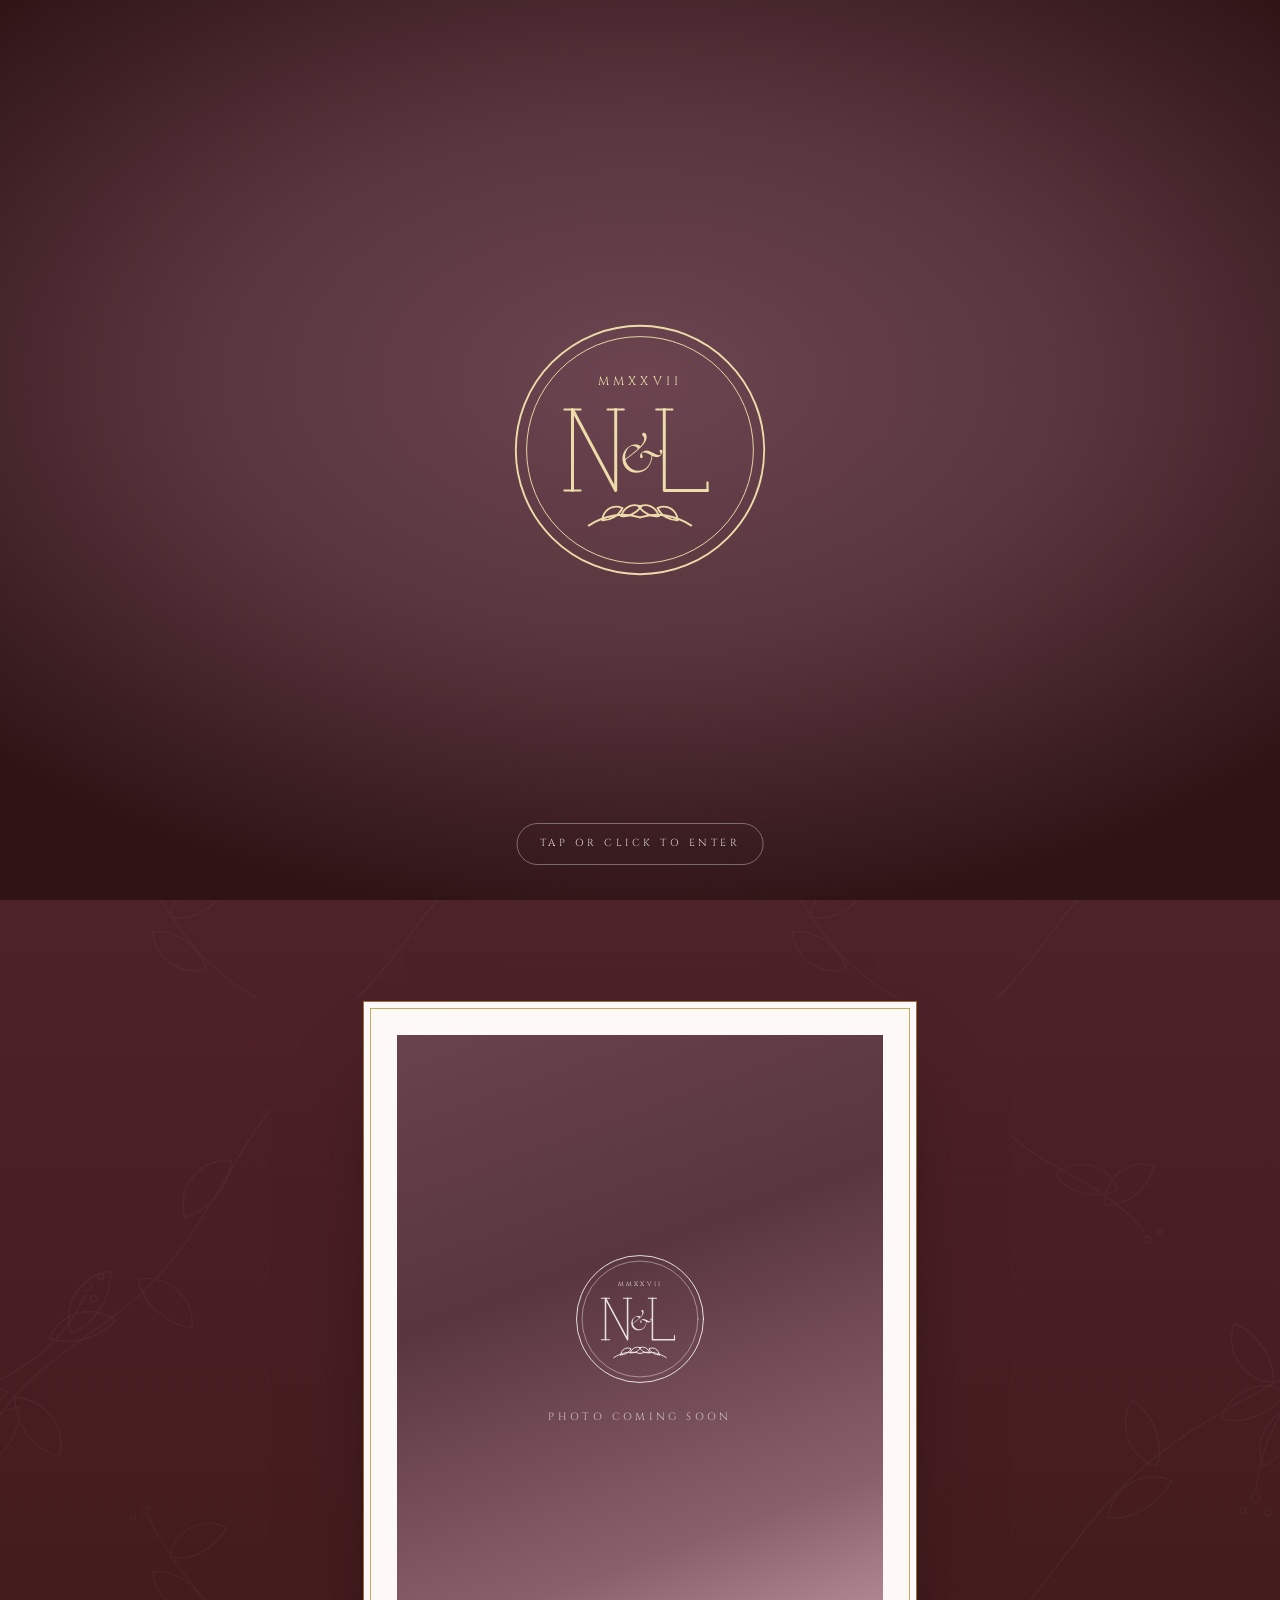
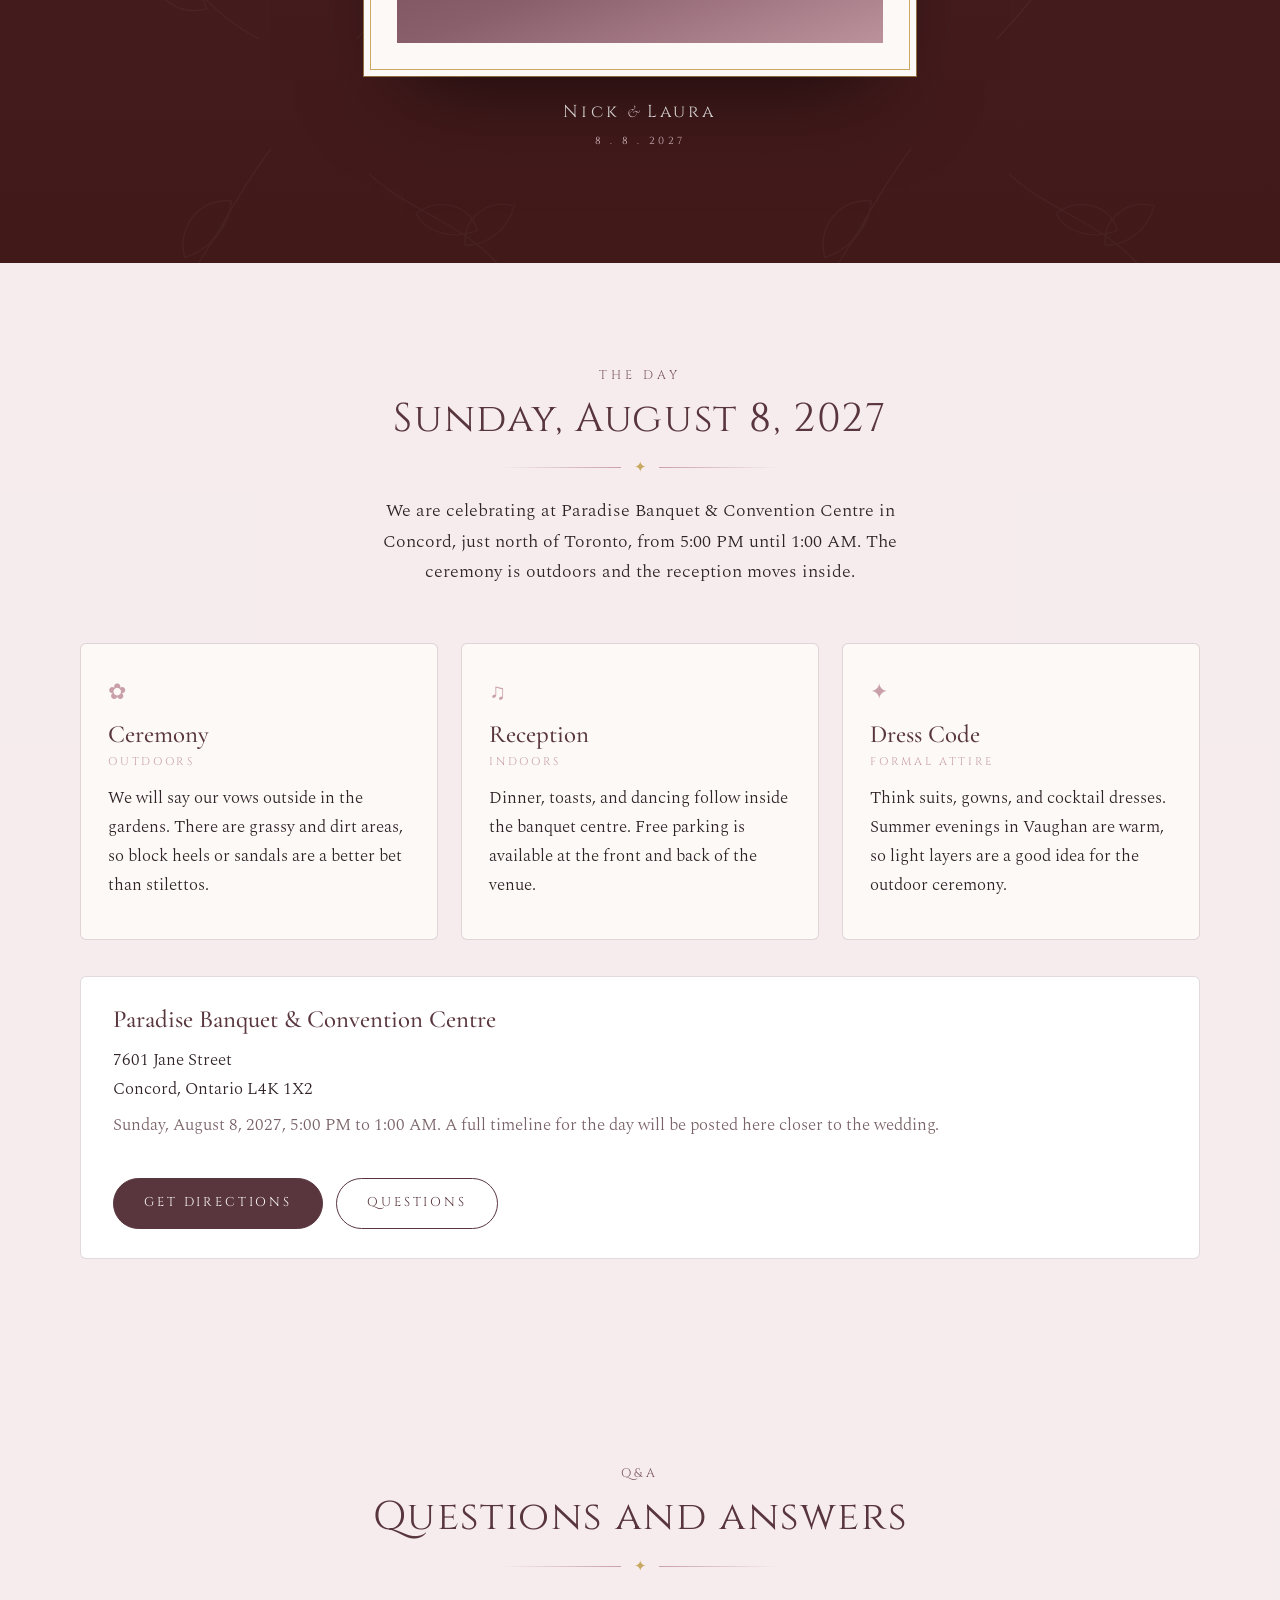
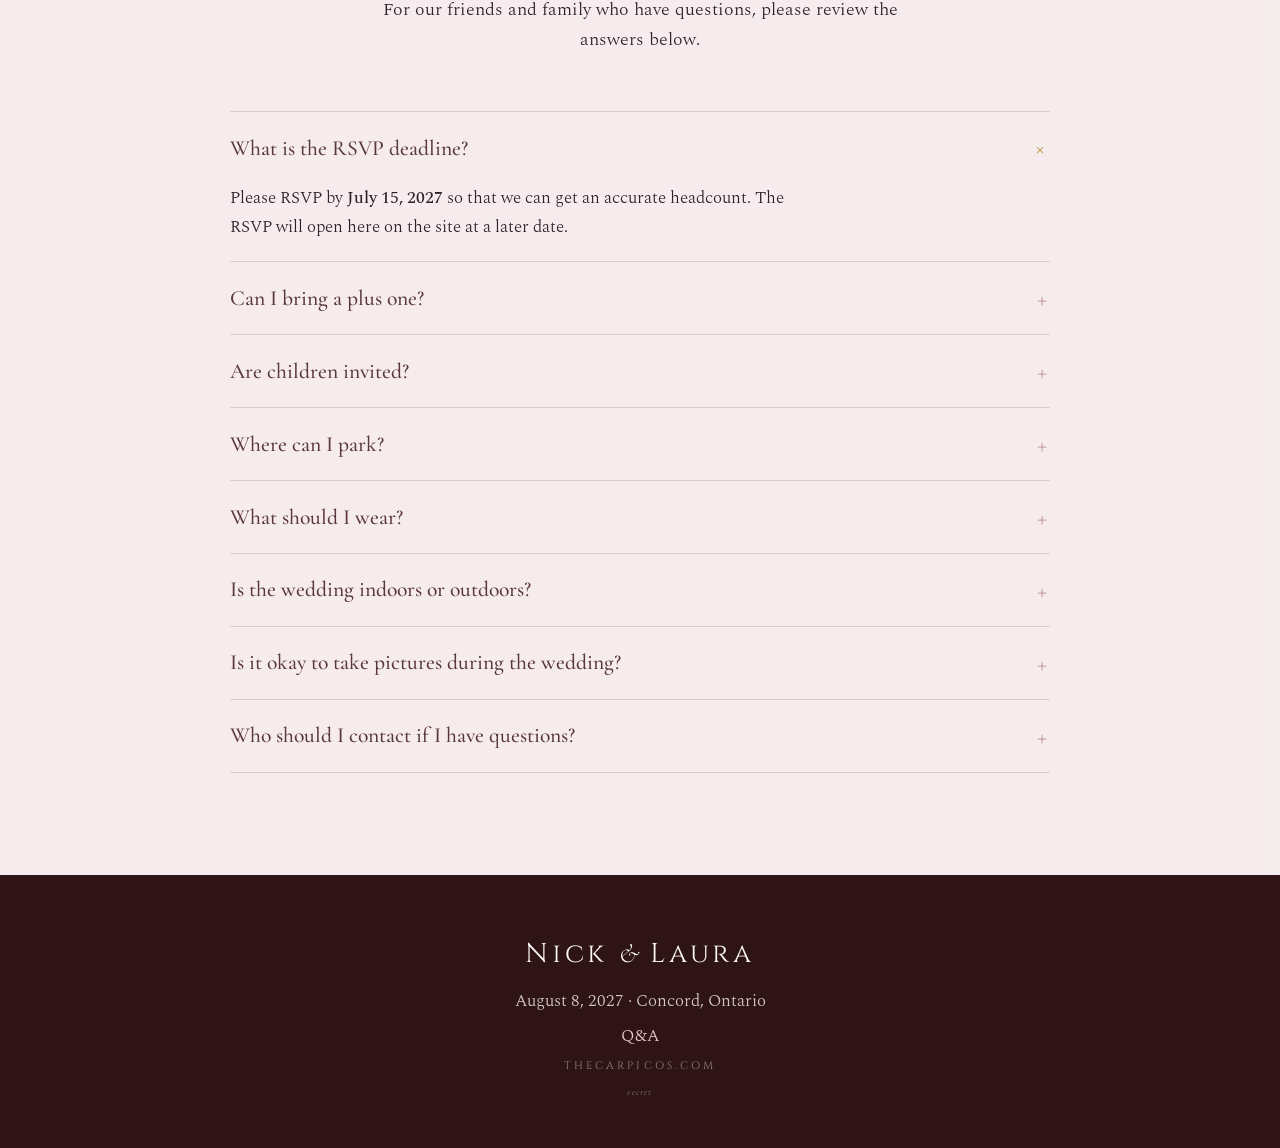
==== commit 74056dae: "Draft copy: hide RSVP, add footer secret" ====
--- a/draft/index.html
+++ b/draft/index.html
@@ -1,6 +1,7 @@
 <!doctype html>
-<html lang="en">
+<html lang="en" class="rsvp-off">
 <head>
+<!-- RSVP is switched OFF for now: remove class="rsvp-off" from the <html> tag above to bring the RSVP back. -->
 <meta charset="utf-8">
 <meta name="viewport" content="width=device-width, initial-scale=1">
 <title>Nick &amp; Laura | August 8, 2027 | The Carpicos (Draft)</title>
@@ -19,14 +20,14 @@
 <link rel="preconnect" href="https://fonts.gstatic.com" crossorigin>
 <link rel="preconnect" href="https://cdnjs.cloudflare.com" crossorigin>
 <link href="https://fonts.googleapis.com/css2?family=Cinzel:wght@400;500;600&family=Cormorant+Garamond:ital,wght@0,400;0,500;0,600;1,400;1,500&family=Spectral:ital,wght@0,300;0,400;0,500;1,300;1,400&display=swap" rel="stylesheet">
-<link rel="stylesheet" href="styles.css">
+<link rel="stylesheet" href="styles.css?v=20261005">
 <script type="application/ld+json">
 {"@context":"https://schema.org","@type":"Event","name":"Nick & Laura's Wedding","startDate":"2027-08-08T17:00:00-04:00","eventStatus":"https://schema.org/EventScheduled","eventAttendanceMode":"https://schema.org/OfflineEventAttendanceMode","location":{"@type":"Place","name":"Paradise Banquet & Convention Centre","address":{"@type":"PostalAddress","streetAddress":"7601 Jane Street","addressLocality":"Concord","addressRegion":"ON","postalCode":"L4K 1X2","addressCountry":"CA"}},"url":"https://thecarpicos.com/"}
 </script>
 </head>
 <body>
 
-<!-- Page-load curtain: plum front panel with a line-drawn monogram, rose back panel. Skippable by click or key. -->
+<!-- Page-load curtain: plum front panel with a line-drawn monogram, rose back panel. Lifts only when the guest taps, clicks, or presses a key. -->
 <div class="curtain" id="curtain" aria-hidden="true">
   <div class="curtain__panel curtain__panel--back"></div>
   <div class="curtain__panel curtain__panel--front">
@@ -45,7 +46,7 @@
       <text class="mono__amp" x="100" y="116" text-anchor="middle" fill="currentColor" stroke="none" font-family="'Cormorant Garamond', Garamond, Georgia, serif" font-style="italic" font-size="44">&amp;</text>
       <text class="mono__year" x="100" y="52" text-anchor="middle" fill="currentColor" stroke="none" font-family="Cinzel, Georgia, serif" font-size="9" letter-spacing="3">MMXXVII</text>
     </svg>
-    <p class="curtain__skip">Tap to enter</p>
+    <p class="curtain__skip">Tap or click to enter</p>
   </div>
 </div>
 
@@ -64,7 +65,7 @@
   <ul class="nav__links" id="navLinks">
     <li><a href="#welcome">Welcome</a></li>
     <li><a href="#day">The Day</a></li>
-    <li><a class="nav__cta" href="#rsvp">RSVP</a></li>
+    <li class="rsvp-only"><a class="nav__cta" href="#rsvp">RSVP</a></li>
     <li><a href="#faq">Q&amp;A</a></li>
   </ul>
 </nav>
@@ -87,7 +88,7 @@
       <div class="cd-unit"><b class="flip" data-cd="seconds">00</b><span>seconds</span></div>
     </div>
     <div class="hero__actions" data-hero>
-      <a class="btn btn--primary" href="#rsvp">RSVP</a>
+      <a class="btn btn--primary rsvp-only" href="#rsvp">RSVP</a>
       <a class="btn btn--ghost" href="#day">The Day</a>
     </div>
   </div>
@@ -264,7 +265,7 @@
     <div class="faq" data-reveal data-reveal-group>
       <details open>
         <summary>What is the RSVP deadline?</summary>
-        <p>Please RSVP by <strong>July 15, 2027</strong> so that we can get an accurate headcount. You can reply right here on the site.</p>
+        <p>Please RSVP by <strong>July 15, 2027</strong> so that we can get an accurate headcount. <span class="rsvp-only">You can reply right here on the site.</span><span class="rsvp-closed-only">The RSVP will open here on the site at a later date.</span></p>
       </details>
       <details>
         <summary>Can I bring a plus one?</summary>
@@ -292,7 +293,7 @@
       </details>
       <details>
         <summary>Who should I contact if I have questions?</summary>
-        <p>Call or text us at <a href="tel:+14168269078">416-826-9078</a>, or send us a note in the message box when you RSVP and we will get back to you.</p>
+        <p>Call or text us at <a href="tel:+14168269078">416-826-9078</a><span class="rsvp-only">, or send us a note in the message box when you RSVP</span> and we will get back to you.</p>
       </details>
     </div>
   </div>
@@ -303,9 +304,21 @@
 <footer class="footer" data-reveal data-reveal-group>
   <div class="footer__names shimmer shimmer--light">Nick <span>&amp;</span> Laura</div>
   <p>August 8, 2027 &middot; Concord, Ontario</p>
-  <p class="footer__links"><a href="#rsvp">RSVP</a> &middot; <a href="#faq">Q&amp;A</a></p>
+  <p class="footer__links"><span class="rsvp-only"><a href="#rsvp">RSVP</a> &middot; </span><a href="#faq">Q&amp;A</a></p>
   <p class="footer__small">thecarpicos.com</p>
+  <p class="footer__secret-wrap"><button type="button" class="footer__secret" id="secretBtn">secret</button></p>
 </footer>
+
+<!-- Secret: opens only when the tiny "secret" word in the footer is clicked. The GIFs and music load on that click, never before. -->
+<div class="secret" id="secret" role="dialog" aria-modal="true" aria-label="Secret dance party" aria-hidden="true" hidden>
+  <div class="secret__stage">
+    <img class="secret__gif" alt="A dancing baby" width="472" height="480" data-src="https://media.tenor.com/f6oxXKAdyK0AAAAi/baby-dancing.gif" data-src-small="https://media.tenor.com/f6oxXKAdyK0AAAAj/baby-dancing.gif">
+    <img class="secret__gif" alt="A slow dancing baby" width="302" height="350" data-src="https://media.tenor.com/KcUCr-9oNkkAAAAC/slow-dancing-baby.gif" data-src-small="https://media.tenor.com/KcUCr-9oNkkAAAAd/slow-dancing-baby.gif">
+  </div>
+  <canvas class="secret__confetti" id="secretConfetti" aria-hidden="true"></canvas>
+  <button type="button" class="secret__close" id="secretClose" aria-label="Close">&times;</button>
+  <div class="secret__timer" aria-hidden="true"><i></i></div>
+</div>
 
 <button class="motion-toggle" id="motionToggle" type="button" aria-pressed="false">
   <svg class="ico-pause" viewBox="0 0 12 12" aria-hidden="true" focusable="false"><rect x="2" y="1.5" width="3" height="9" rx=".6"/><rect x="7" y="1.5" width="3" height="9" rx=".6"/></svg>
@@ -316,6 +329,6 @@
 <!-- GSAP 3.15.0 (Standard License, free for commercial use since 3.13). If cdnjs is unreachable the page still renders fully; app.js only layers motion on when window.gsap exists. -->
 <script src="https://cdnjs.cloudflare.com/ajax/libs/gsap/3.15.0/gsap.min.js" integrity="sha384-XmJ9SoHtVOHoQUcKvFAzVXwdkKo1Ie3bhmSoIAkcdsHGaIrVJIkmozyq0FJeb/Ly" crossorigin="anonymous" defer></script>
 <script src="https://cdnjs.cloudflare.com/ajax/libs/gsap/3.15.0/ScrollTrigger.min.js" integrity="sha384-wl5TeDVvOWt30Pbf8aSo2ZrzsOjddu3avOBvHe+p+OhJt9gP6w9YXmDkN5DK2/dF" crossorigin="anonymous" defer></script>
-<script src="app.js" defer></script>
+<script src="app.js?v=20261005" defer></script>
 </body>
 </html>
--- a/draft/styles.css
+++ b/draft/styles.css
@@ -103,7 +103,8 @@
 html.motion-paused .ambient i, html.motion-paused .hero__toile, html.motion-paused .photo-band__toile { will-change: auto; }
 
 /* ---------- Page-load curtain ---------- */
-.curtain { position: fixed; inset: 0; z-index: 200; cursor: pointer; animation: curtainSafety 0s 5.5s forwards; }
+.curtain { position: fixed; inset: 0; z-index: 200; cursor: pointer; }
+html:not(.js-curtain) .curtain { animation: curtainSafety 0s 5.5s forwards; } /* only if JS never took over */
 .curtain.is-open { pointer-events: none; }
 @keyframes curtainSafety { to { visibility: hidden; } }
 .curtain__panel { position: absolute; inset: 0; will-change: transform; transition: transform 1.05s cubic-bezier(.77, 0, .18, 1); }
@@ -117,8 +118,10 @@
 .curtain__skip {
   position: absolute; bottom: 2.2rem; left: 50%; transform: translateX(-50%); margin: 0;
   font-family: var(--font-display); font-size: .64rem; letter-spacing: .34em; text-transform: uppercase;
-  color: rgba(252, 249, 247, .55); opacity: 0; animation: fadeIn .9s 1.3s ease forwards;
-}
+  color: rgba(252, 249, 247, .85); opacity: 1; animation: enterPulse 2.4s 2.2s ease-in-out infinite;
+  padding: .7rem 1.4rem; border: 1px solid rgba(252, 249, 247, .35); border-radius: 999px; white-space: nowrap;
+}
+@keyframes enterPulse { 0%, 100% { opacity: 1; } 50% { opacity: .55; } }
 @keyframes fadeIn { to { opacity: 1; } }
 
 /* Monogram line drawing (pathLength="1" on every stroke so the dash math is uniform) */
@@ -427,3 +430,46 @@
   }
   .frame .mono [pathLength] { stroke-dashoffset: 0 !important; }
 }
+
+/* ---------- RSVP switch ---------- */
+/* The RSVP is switched OFF by the "rsvp-off" class on the <html> tag in index.html. Remove that class to bring back
+   the RSVP section, the nav link, the hero button and the original Q&A wording. */
+html.rsvp-off #rsvp, html.rsvp-off .rsvp-only { display: none !important; }
+html:not(.rsvp-off) .rsvp-closed-only { display: none !important; }
+
+/* ---------- Secret (footer easter egg): hidden until the tiny footer word is clicked ---------- */
+.footer__secret-wrap { margin: 1.1rem 0 0; line-height: 1; }
+.footer__secret {
+  -webkit-appearance: none; appearance: none; background: none; border: 0; margin: 0; padding: .2rem .4rem; cursor: pointer;
+  font-family: var(--font-serif); font-style: italic; font-size: .62rem; letter-spacing: .12em; text-transform: lowercase;
+  color: rgba(252, 249, 247, .4); transition: color .3s ease;
+}
+.footer__secret:hover, .footer__secret:focus-visible { color: rgba(252, 249, 247, .85); }
+html.is-secret { overflow: hidden; }
+.secret {
+  position: fixed; inset: 0; z-index: 300; display: grid; place-items: center; padding: 1.2rem;
+  background: rgba(47, 20, 22, .96); -webkit-backdrop-filter: blur(6px); backdrop-filter: blur(6px); opacity: 0; transition: opacity .4s ease;
+}
+.secret.is-open { opacity: 1; }
+.secret__stage { position: relative; display: flex; align-items: center; justify-content: center; gap: clamp(.8rem, 3vw, 2.4rem); max-width: 100%; }
+.secret__gif {
+  display: block; flex: none; width: auto; height: min(62vh, 44vw); max-width: 46vw; object-fit: contain; border-radius: 10px;
+  background: #fff; box-shadow: 0 24px 60px -20px rgba(0, 0, 0, .6);
+  transform: scale(.12) rotate(-8deg); opacity: 0;
+  transition: transform .75s cubic-bezier(.34, 1.56, .64, 1), opacity .3s ease;
+}
+.secret__gif:nth-child(2) { transform: scale(.12) rotate(8deg); transition-delay: .12s; }
+.secret.is-open .secret__gif { transform: none; opacity: 1; }
+.secret__confetti { position: absolute; inset: 0; width: 100%; height: 100%; pointer-events: none; }
+.secret__close {
+  position: absolute; top: 1rem; right: 1rem; z-index: 2; width: 2.6rem; height: 2.6rem; border-radius: 50%; cursor: pointer;
+  border: 1px solid rgba(252, 249, 247, .4); background: rgba(47, 20, 22, .55); color: var(--ivory); font-size: 1.4rem; line-height: 1;
+}
+.secret__timer { position: absolute; left: 0; right: 0; bottom: 0; height: 3px; background: rgba(252, 249, 247, .12); }
+.secret__timer i { display: block; height: 100%; background: linear-gradient(90deg, var(--rose), var(--gold-light)); transform-origin: 0 50%; }
+.secret.is-open .secret__timer i { animation: secretTimer 10s linear forwards; }
+@keyframes secretTimer { to { transform: scaleX(0); } }
+@media (max-aspect-ratio: 1/1) {
+  .secret__stage { flex-direction: column; }
+  .secret__gif { height: min(38vh, 80vw); max-width: 86vw; }
+}
